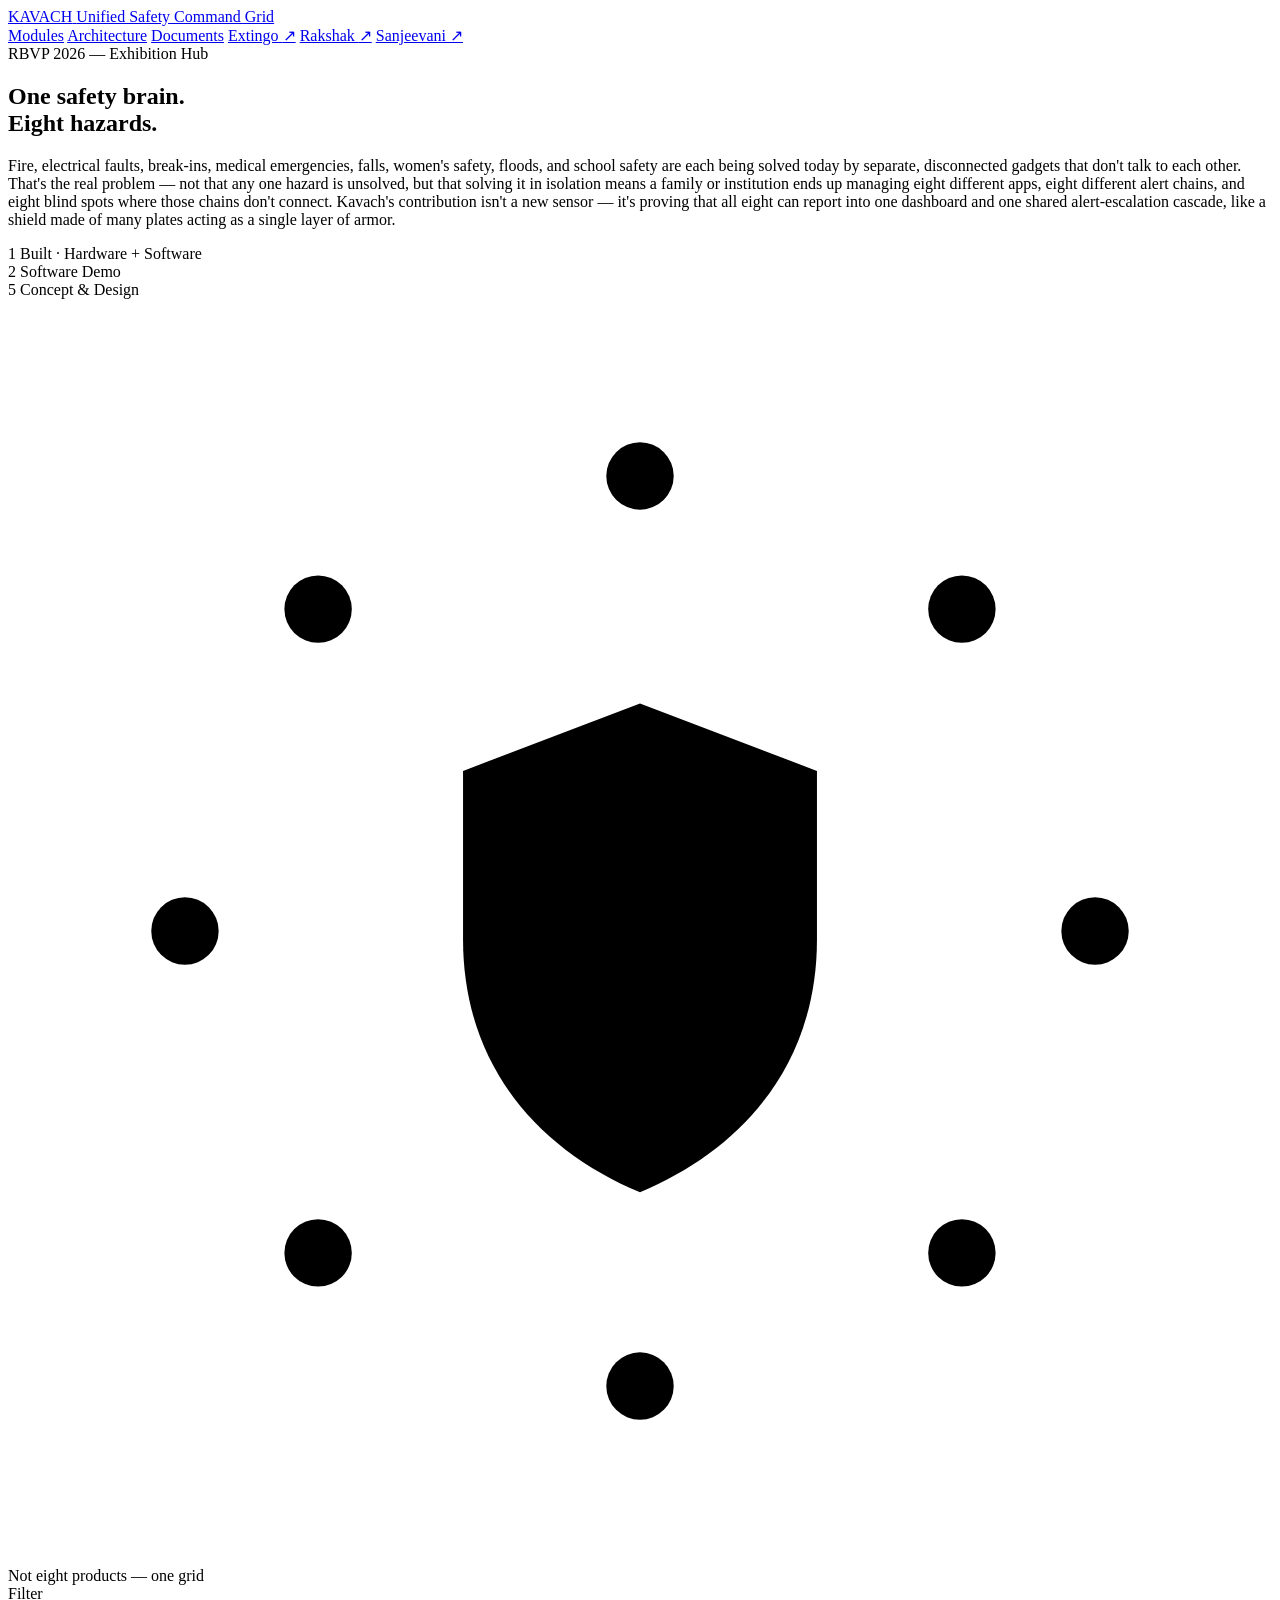
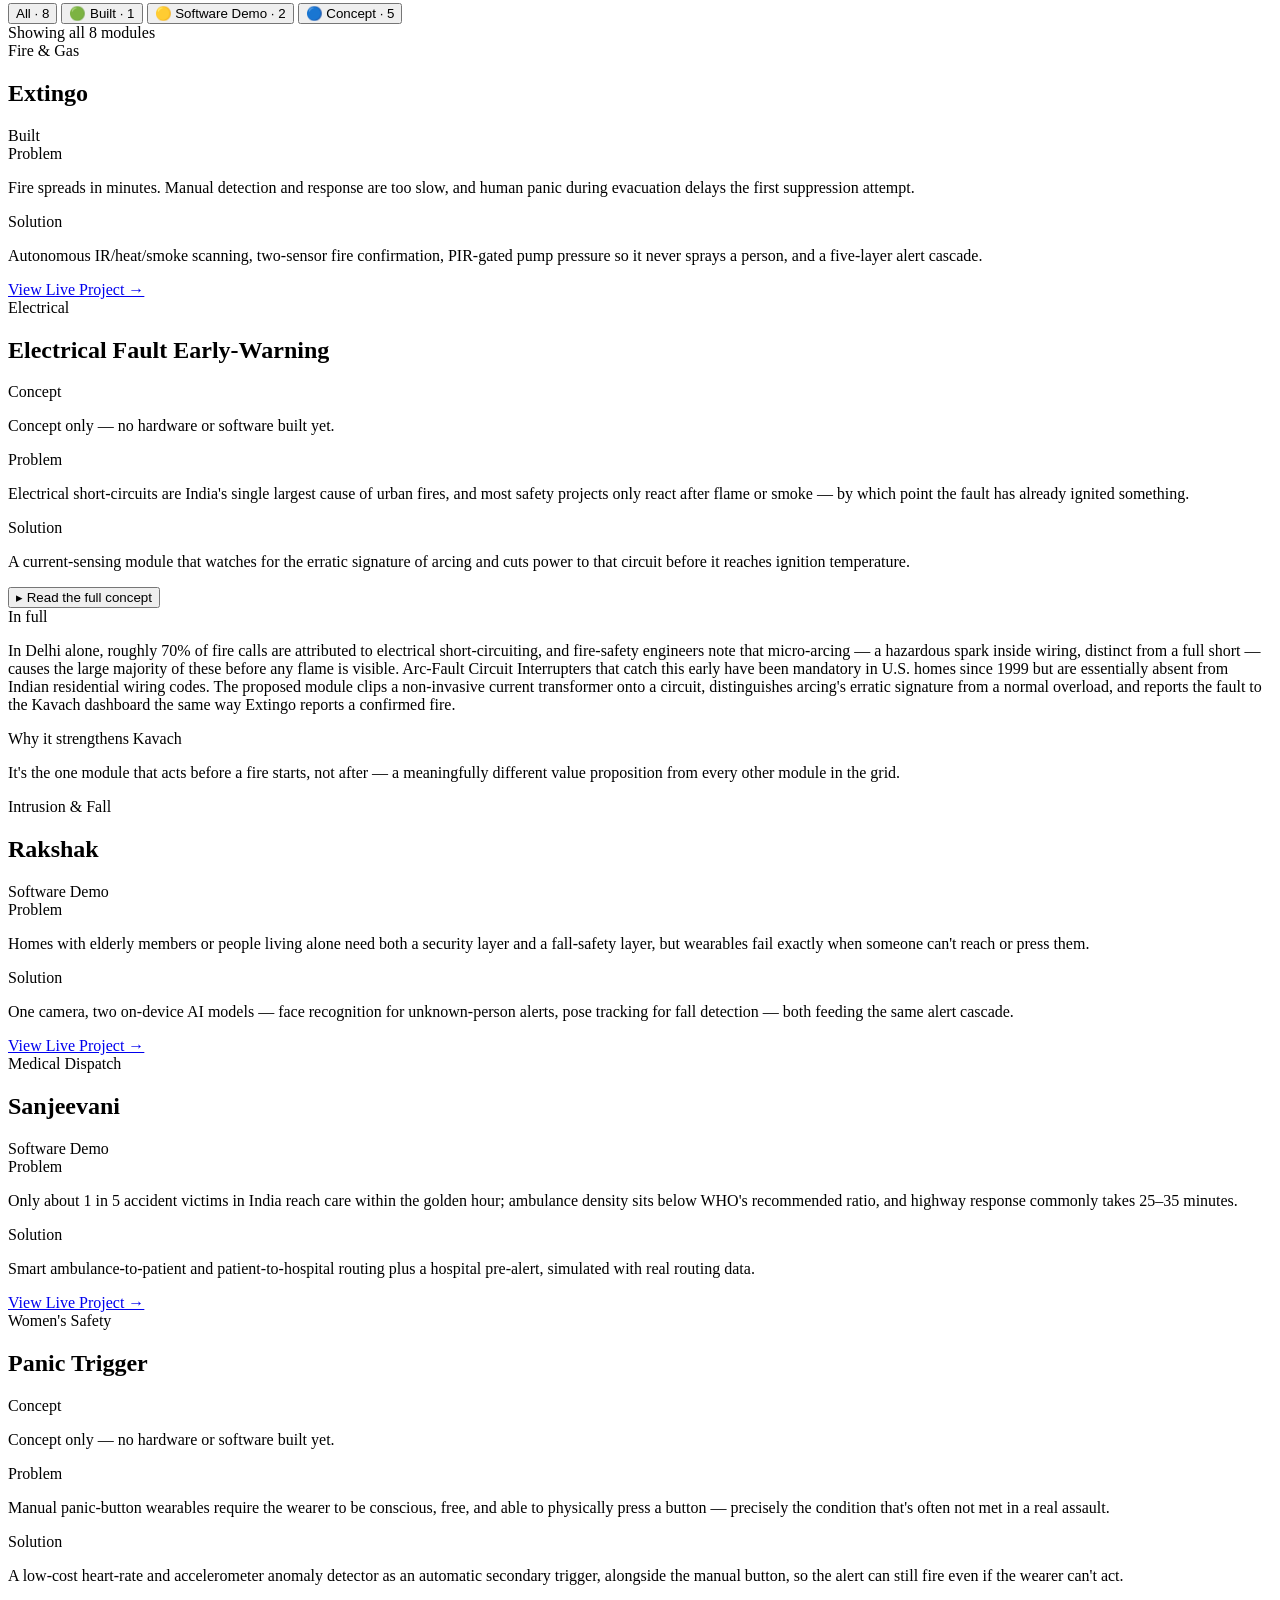
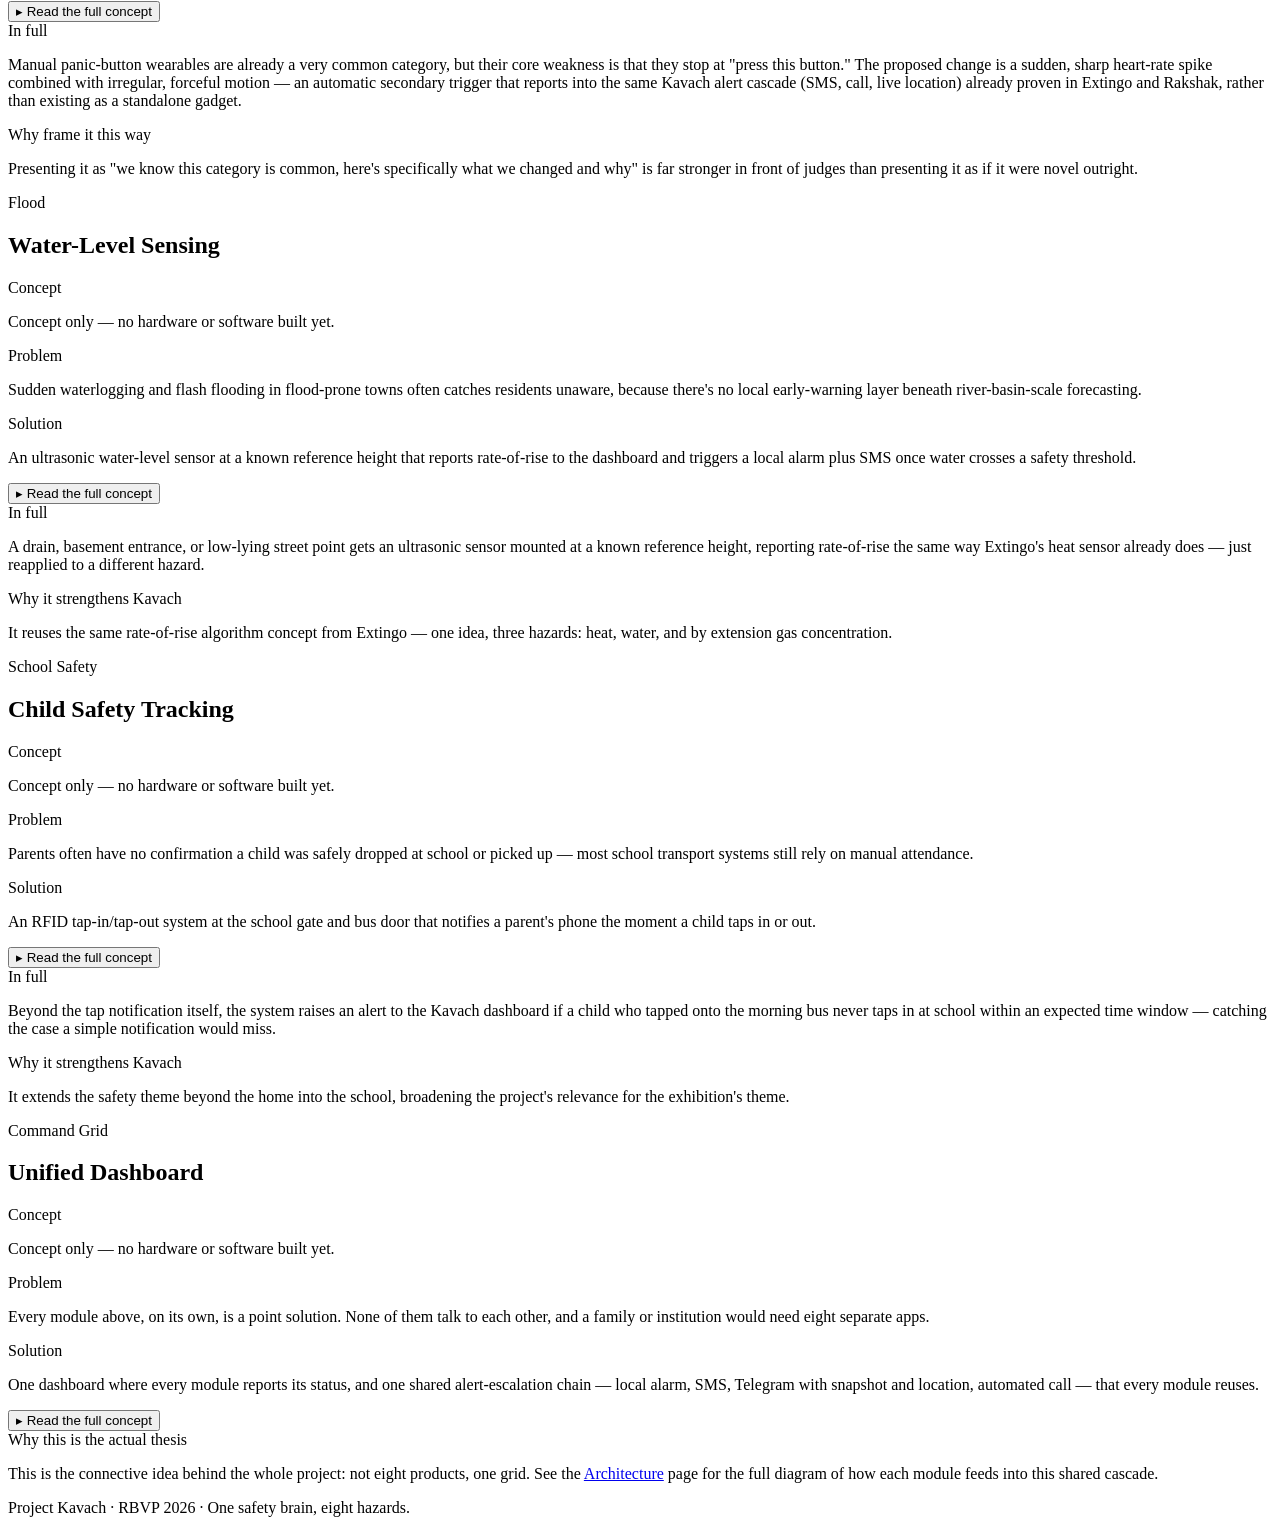
==== index.html @ 4f7805c4 "Add index.html for Kavach project structure This file contains the complete HTML structure for the K" ====
<!DOCTYPE html>
<html lang="en">
<head>
<meta charset="UTF-8">
<meta name="viewport" content="width=device-width, initial-scale=1.0">
<title>Kavach — Unified Safety Command Grid</title>
<meta name="description" content="One safety brain. Eight hazards. Kavach unifies fire, electrical, intrusion, medical, women's safety, flood, school, and dashboard modules into one alert-escalation grid.">
<link rel="stylesheet" href="css/style.css">
</head>
<body>

<header class="site-header">
  <a class="brand" href="index.html">
    <span class="brand-mark" aria-hidden="true"></span>
    <span class="brand-text">
      <span class="brand-name">KAVACH</span>
      <span class="brand-sub">Unified Safety Command Grid</span>
    </span>
  </a>
  <nav class="site-nav" aria-label="Primary">
    <a class="site-nav-link is-active" href="index.html">Modules</a>
    <a class="site-nav-link" href="architecture.html">Architecture</a>
    <a class="site-nav-link" href="documents.html">Documents</a>
    <span class="site-nav-divider" aria-hidden="true"></span>
    <a class="site-nav-link site-nav-link--external" href="#extingo" target="_blank" rel="noopener">Extingo <span class="ext-icon">↗</span></a>
    <a class="site-nav-link site-nav-link--external" href="#rakshak" target="_blank" rel="noopener">Rakshak <span class="ext-icon">↗</span></a>
    <a class="site-nav-link site-nav-link--external" href="#sanjeevani" target="_blank" rel="noopener">Sanjeevani <span class="ext-icon">↗</span></a>
  </nav>
</header>

<div class="hazard-rule" role="presentation"></div>

<main class="dashboard">

  <!-- ============================== HERO ============================== -->
  <section class="hero" aria-labelledby="hero-title">
    <div class="hero-copy">
      <span class="hero-eyebrow">RBVP 2026 — Exhibition Hub</span>
      <h1 class="hero-title" id="hero-title">One safety brain.<br><span class="accent">Eight hazards.</span></h1>
      <p class="hero-body">
        Fire, electrical faults, break-ins, medical emergencies, falls, women's safety, floods,
        and school safety are each being solved today by separate, disconnected gadgets that
        don't talk to each other. That's the real problem — not that any one hazard is
        unsolved, but that solving it in isolation means a family or institution ends up
        managing eight different apps, eight different alert chains, and eight blind spots
        where those chains don't connect. Kavach's contribution isn't a new sensor — it's
        proving that all eight can report into one dashboard and one shared
        alert-escalation cascade, like a shield made of many plates acting as a single layer
        of armor.
      </p>
      <div class="hero-stats">
        <div class="hero-stat">
          <span class="hero-stat-value stat-built">1</span>
          <span class="hero-stat-label">Built · Hardware + Software</span>
        </div>
        <div class="hero-stat">
          <span class="hero-stat-value stat-demo">2</span>
          <span class="hero-stat-label">Software Demo</span>
        </div>
        <div class="hero-stat">
          <span class="hero-stat-value stat-concept">5</span>
          <span class="hero-stat-label">Concept &amp; Design</span>
        </div>
      </div>
    </div>

    <div class="hero-shield-wrap" aria-hidden="true">
      <svg class="shield-svg" viewBox="0 0 300 300" xmlns="http://www.w3.org/2000/svg">
        <!-- spokes -->
        <g class="shield-spoke-group">
          <line class="shield-spoke" x1="150" y1="150" x2="150" y2="42"/>
          <line class="shield-spoke" x1="150" y1="150" x2="226.4" y2="73.6"/>
          <line class="shield-spoke" x1="150" y1="150" x2="258" y2="150"/>
          <line class="shield-spoke" x1="150" y1="150" x2="226.4" y2="226.4"/>
          <line class="shield-spoke" x1="150" y1="150" x2="150" y2="258"/>
          <line class="shield-spoke" x1="150" y1="150" x2="73.6" y2="226.4"/>
          <line class="shield-spoke" x1="150" y1="150" x2="42" y2="150"/>
          <line class="shield-spoke" x1="150" y1="150" x2="73.6" y2="73.6"/>
        </g>

        <!-- shield core -->
        <path class="shield-core-fill" d="M150 96 L192 112 V152 C192 182 174 202 150 212 C126 202 108 182 108 152 V112 Z"/>
        <path class="shield-core-glyph" d="M150 112 L178 123 V150 C178 172 165 187 150 194 C135 187 122 172 122 150 V123 Z"/>

        <!-- 8 hazard nodes, ordered to match the module grid below -->
        <circle class="shield-node status-built"   cx="150"   cy="42"    r="8"/>
        <circle class="shield-node status-concept" cx="226.4" cy="73.6"  r="8"/>
        <circle class="shield-node status-demo"    cx="258"   cy="150"   r="8"/>
        <circle class="shield-node status-demo"    cx="226.4" cy="226.4" r="8"/>
        <circle class="shield-node status-concept" cx="150"   cy="258"   r="8"/>
        <circle class="shield-node status-concept" cx="73.6"  cy="226.4" r="8"/>
        <circle class="shield-node status-concept" cx="42"    cy="150"   r="8"/>
        <circle class="shield-node status-concept" cx="73.6"  cy="73.6"  r="8"/>
      </svg>
    </div>
  </section>

  <div class="thesis-strip">
    <span class="thesis-strip-text">Not eight products — one grid</span>
    <span class="thesis-strip-rule"></span>
  </div>

  <!-- =========================== FILTER BAR ============================ -->
  <section class="filter-bar" aria-label="Filter modules by build status">
    <span class="filter-bar-label">Filter</span>
    <div class="filter-pills" role="group" aria-label="Module status filter">
      <button class="filter-pill" type="button" data-filter="all" aria-pressed="true">All · 8</button>
      <button class="filter-pill" type="button" data-filter="built" aria-pressed="false">🟢 Built · 1</button>
      <button class="filter-pill" type="button" data-filter="demo" aria-pressed="false">🟡 Software Demo · 2</button>
      <button class="filter-pill" type="button" data-filter="concept" aria-pressed="false">🔵 Concept · 5</button>
    </div>
    <span class="filter-count" id="filter-count" aria-live="polite">Showing all 8 modules</span>
  </section>

  <!-- ============================ MODULE GRID ========================== -->
  <section aria-label="Kavach modules">
    <div class="module-grid" id="module-grid">

      <!-- 1. Extingo — Built -->
      <article class="module-card module-card--built" data-status="built">
        <div class="module-card-head">
          <div class="module-card-heading">
            <span class="module-tag">Fire &amp; Gas</span>
            <h2 class="module-title">Extingo</h2>
          </div>
          <span class="demo-mode-badge demo-mode-badge--built"><span class="demo-mode-dot"></span>Built</span>
        </div>
        <div class="module-copy">
          <div class="module-line">
            <span class="module-line-label">Problem</span>
            <p class="module-line-text">Fire spreads in minutes. Manual detection and response are too slow, and human panic during evacuation delays the first suppression attempt.</p>
          </div>
          <div class="module-line">
            <span class="module-line-label">Solution</span>
            <p class="module-line-text">Autonomous IR/heat/smoke scanning, two-sensor fire confirmation, PIR-gated pump pressure so it never sprays a person, and a five-layer alert cascade.</p>
          </div>
        </div>
        <div class="module-card-foot">
          <a class="btn-primary" href="#extingo">View Live Project →</a>
        </div>
      </article>

      <!-- 2. Electrical Fault Early-Warning — Concept -->
      <article class="module-card module-card--concept" data-status="concept">
        <div class="module-card-head">
          <div class="module-card-heading">
            <span class="module-tag">Electrical</span>
            <h2 class="module-title">Electrical Fault Early-Warning</h2>
          </div>
          <span class="demo-mode-badge demo-mode-badge--concept"><span class="demo-mode-dot"></span>Concept</span>
        </div>
        <p class="module-status-note">Concept only — no hardware or software built yet.</p>
        <div class="module-copy">
          <div class="module-line">
            <span class="module-line-label">Problem</span>
            <p class="module-line-text">Electrical short-circuits are India's single largest cause of urban fires, and most safety projects only react after flame or smoke — by which point the fault has already ignited something.</p>
          </div>
          <div class="module-line">
            <span class="module-line-label">Solution</span>
            <p class="module-line-text">A current-sensing module that watches for the erratic signature of arcing and cuts power to that circuit before it reaches ignition temperature.</p>
          </div>
        </div>
        <div class="module-card-foot">
          <button class="accordion-toggle" type="button" aria-expanded="false" aria-controls="panel-electrical">
            <span class="accordion-toggle-icon">▸</span> Read the full concept
          </button>
          <div class="accordion-panel" id="panel-electrical">
            <div class="accordion-panel-inner">
              <div class="module-line">
                <span class="module-line-label">In full</span>
                <p class="module-line-text">In Delhi alone, roughly 70% of fire calls are attributed to electrical short-circuiting, and fire-safety engineers note that micro-arcing — a hazardous spark inside wiring, distinct from a full short — causes the large majority of these before any flame is visible. Arc-Fault Circuit Interrupters that catch this early have been mandatory in U.S. homes since 1999 but are essentially absent from Indian residential wiring codes. The proposed module clips a non-invasive current transformer onto a circuit, distinguishes arcing's erratic signature from a normal overload, and reports the fault to the Kavach dashboard the same way Extingo reports a confirmed fire.</p>
              </div>
              <div class="module-line">
                <span class="module-line-label">Why it strengthens Kavach</span>
                <p class="module-line-text">It's the one module that acts before a fire starts, not after — a meaningfully different value proposition from every other module in the grid.</p>
              </div>
            </div>
          </div>
        </div>
      </article>

      <!-- 3. Rakshak — Software Demo -->
      <article class="module-card module-card--demo" data-status="demo">
        <div class="module-card-head">
          <div class="module-card-heading">
            <span class="module-tag">Intrusion &amp; Fall</span>
            <h2 class="module-title">Rakshak</h2>
          </div>
          <span class="demo-mode-badge demo-mode-badge--demo"><span class="demo-mode-dot"></span>Software Demo</span>
        </div>
        <div class="module-copy">
          <div class="module-line">
            <span class="module-line-label">Problem</span>
            <p class="module-line-text">Homes with elderly members or people living alone need both a security layer and a fall-safety layer, but wearables fail exactly when someone can't reach or press them.</p>
          </div>
          <div class="module-line">
            <span class="module-line-label">Solution</span>
            <p class="module-line-text">One camera, two on-device AI models — face recognition for unknown-person alerts, pose tracking for fall detection — both feeding the same alert cascade.</p>
          </div>
        </div>
        <div class="module-card-foot">
          <a class="btn-primary" href="#rakshak">View Live Project →</a>
        </div>
      </article>

      <!-- 4. Sanjeevani — Software Demo -->
      <article class="module-card module-card--demo" data-status="demo">
        <div class="module-card-head">
          <div class="module-card-heading">
            <span class="module-tag">Medical Dispatch</span>
            <h2 class="module-title">Sanjeevani</h2>
          </div>
          <span class="demo-mode-badge demo-mode-badge--demo"><span class="demo-mode-dot"></span>Software Demo</span>
        </div>
        <div class="module-copy">
          <div class="module-line">
            <span class="module-line-label">Problem</span>
            <p class="module-line-text">Only about 1 in 5 accident victims in India reach care within the golden hour; ambulance density sits below WHO's recommended ratio, and highway response commonly takes 25–35 minutes.</p>
          </div>
          <div class="module-line">
            <span class="module-line-label">Solution</span>
            <p class="module-line-text">Smart ambulance-to-patient and patient-to-hospital routing plus a hospital pre-alert, simulated with real routing data.</p>
          </div>
        </div>
        <div class="module-card-foot">
          <a class="btn-primary" href="#sanjeevani">View Live Project →</a>
        </div>
      </article>

      <!-- 5. Women's Safety Panic Trigger — Concept -->
      <article class="module-card module-card--concept" data-status="concept">
        <div class="module-card-head">
          <div class="module-card-heading">
            <span class="module-tag">Women's Safety</span>
            <h2 class="module-title">Panic Trigger</h2>
          </div>
          <span class="demo-mode-badge demo-mode-badge--concept"><span class="demo-mode-dot"></span>Concept</span>
        </div>
        <p class="module-status-note">Concept only — no hardware or software built yet.</p>
        <div class="module-copy">
          <div class="module-line">
            <span class="module-line-label">Problem</span>
            <p class="module-line-text">Manual panic-button wearables require the wearer to be conscious, free, and able to physically press a button — precisely the condition that's often not met in a real assault.</p>
          </div>
          <div class="module-line">
            <span class="module-line-label">Solution</span>
            <p class="module-line-text">A low-cost heart-rate and accelerometer anomaly detector as an automatic secondary trigger, alongside the manual button, so the alert can still fire even if the wearer can't act.</p>
          </div>
        </div>
        <div class="module-card-foot">
          <button class="accordion-toggle" type="button" aria-expanded="false" aria-controls="panel-women">
            <span class="accordion-toggle-icon">▸</span> Read the full concept
          </button>
          <div class="accordion-panel" id="panel-women">
            <div class="accordion-panel-inner">
              <div class="module-line">
                <span class="module-line-label">In full</span>
                <p class="module-line-text">Manual panic-button wearables are already a very common category, but their core weakness is that they stop at "press this button." The proposed change is a sudden, sharp heart-rate spike combined with irregular, forceful motion — an automatic secondary trigger that reports into the same Kavach alert cascade (SMS, call, live location) already proven in Extingo and Rakshak, rather than existing as a standalone gadget.</p>
              </div>
              <div class="module-line">
                <span class="module-line-label">Why frame it this way</span>
                <p class="module-line-text">Presenting it as "we know this category is common, here's specifically what we changed and why" is far stronger in front of judges than presenting it as if it were novel outright.</p>
              </div>
            </div>
          </div>
        </div>
      </article>

      <!-- 6. Flood / Water-Level Sensing — Concept -->
      <article class="module-card module-card--concept" data-status="concept">
        <div class="module-card-head">
          <div class="module-card-heading">
            <span class="module-tag">Flood</span>
            <h2 class="module-title">Water-Level Sensing</h2>
          </div>
          <span class="demo-mode-badge demo-mode-badge--concept"><span class="demo-mode-dot"></span>Concept</span>
        </div>
        <p class="module-status-note">Concept only — no hardware or software built yet.</p>
        <div class="module-copy">
          <div class="module-line">
            <span class="module-line-label">Problem</span>
            <p class="module-line-text">Sudden waterlogging and flash flooding in flood-prone towns often catches residents unaware, because there's no local early-warning layer beneath river-basin-scale forecasting.</p>
          </div>
          <div class="module-line">
            <span class="module-line-label">Solution</span>
            <p class="module-line-text">An ultrasonic water-level sensor at a known reference height that reports rate-of-rise to the dashboard and triggers a local alarm plus SMS once water crosses a safety threshold.</p>
          </div>
        </div>
        <div class="module-card-foot">
          <button class="accordion-toggle" type="button" aria-expanded="false" aria-controls="panel-flood">
            <span class="accordion-toggle-icon">▸</span> Read the full concept
          </button>
          <div class="accordion-panel" id="panel-flood">
            <div class="accordion-panel-inner">
              <div class="module-line">
                <span class="module-line-label">In full</span>
                <p class="module-line-text">A drain, basement entrance, or low-lying street point gets an ultrasonic sensor mounted at a known reference height, reporting rate-of-rise the same way Extingo's heat sensor already does — just reapplied to a different hazard.</p>
              </div>
              <div class="module-line">
                <span class="module-line-label">Why it strengthens Kavach</span>
                <p class="module-line-text">It reuses the same rate-of-rise algorithm concept from Extingo — one idea, three hazards: heat, water, and by extension gas concentration.</p>
              </div>
            </div>
          </div>
        </div>
      </article>

      <!-- 7. School/Child Safety Tracking — Concept -->
      <article class="module-card module-card--concept" data-status="concept">
        <div class="module-card-head">
          <div class="module-card-heading">
            <span class="module-tag">School Safety</span>
            <h2 class="module-title">Child Safety Tracking</h2>
          </div>
          <span class="demo-mode-badge demo-mode-badge--concept"><span class="demo-mode-dot"></span>Concept</span>
        </div>
        <p class="module-status-note">Concept only — no hardware or software built yet.</p>
        <div class="module-copy">
          <div class="module-line">
            <span class="module-line-label">Problem</span>
            <p class="module-line-text">Parents often have no confirmation a child was safely dropped at school or picked up — most school transport systems still rely on manual attendance.</p>
          </div>
          <div class="module-line">
            <span class="module-line-label">Solution</span>
            <p class="module-line-text">An RFID tap-in/tap-out system at the school gate and bus door that notifies a parent's phone the moment a child taps in or out.</p>
          </div>
        </div>
        <div class="module-card-foot">
          <button class="accordion-toggle" type="button" aria-expanded="false" aria-controls="panel-school">
            <span class="accordion-toggle-icon">▸</span> Read the full concept
          </button>
          <div class="accordion-panel" id="panel-school">
            <div class="accordion-panel-inner">
              <div class="module-line">
                <span class="module-line-label">In full</span>
                <p class="module-line-text">Beyond the tap notification itself, the system raises an alert to the Kavach dashboard if a child who tapped onto the morning bus never taps in at school within an expected time window — catching the case a simple notification would miss.</p>
              </div>
              <div class="module-line">
                <span class="module-line-label">Why it strengthens Kavach</span>
                <p class="module-line-text">It extends the safety theme beyond the home into the school, broadening the project's relevance for the exhibition's theme.</p>
              </div>
            </div>
          </div>
        </div>
      </article>

      <!-- 8. Unified Dashboard / Command Grid — Concept -->
      <article class="module-card module-card--concept" data-status="concept">
        <div class="module-card-head">
          <div class="module-card-heading">
            <span class="module-tag">Command Grid</span>
            <h2 class="module-title">Unified Dashboard</h2>
          </div>
          <span class="demo-mode-badge demo-mode-badge--concept"><span class="demo-mode-dot"></span>Concept</span>
        </div>
        <p class="module-status-note">Concept only — no hardware or software built yet.</p>
        <div class="module-copy">
          <div class="module-line">
            <span class="module-line-label">Problem</span>
            <p class="module-line-text">Every module above, on its own, is a point solution. None of them talk to each other, and a family or institution would need eight separate apps.</p>
          </div>
          <div class="module-line">
            <span class="module-line-label">Solution</span>
            <p class="module-line-text">One dashboard where every module reports its status, and one shared alert-escalation chain — local alarm, SMS, Telegram with snapshot and location, automated call — that every module reuses.</p>
          </div>
        </div>
        <div class="module-card-foot">
          <button class="accordion-toggle" type="button" aria-expanded="false" aria-controls="panel-grid">
            <span class="accordion-toggle-icon">▸</span> Read the full concept
          </button>
          <div class="accordion-panel" id="panel-grid">
            <div class="accordion-panel-inner">
              <div class="module-line">
                <span class="module-line-label">Why this is the actual thesis</span>
                <p class="module-line-text">This is the connective idea behind the whole project: not eight products, one grid. See the <a href="architecture.html">Architecture</a> page for the full diagram of how each module feeds into this shared cascade.</p>
              </div>
            </div>
          </div>
        </div>
      </article>

    </div>
  </section>

</main>

<footer class="site-footer">
  Project Kavach · RBVP 2026 · One safety brain, eight hazards.
</footer>

<script src="js/module-grid.js"></script>

</body>
</html>
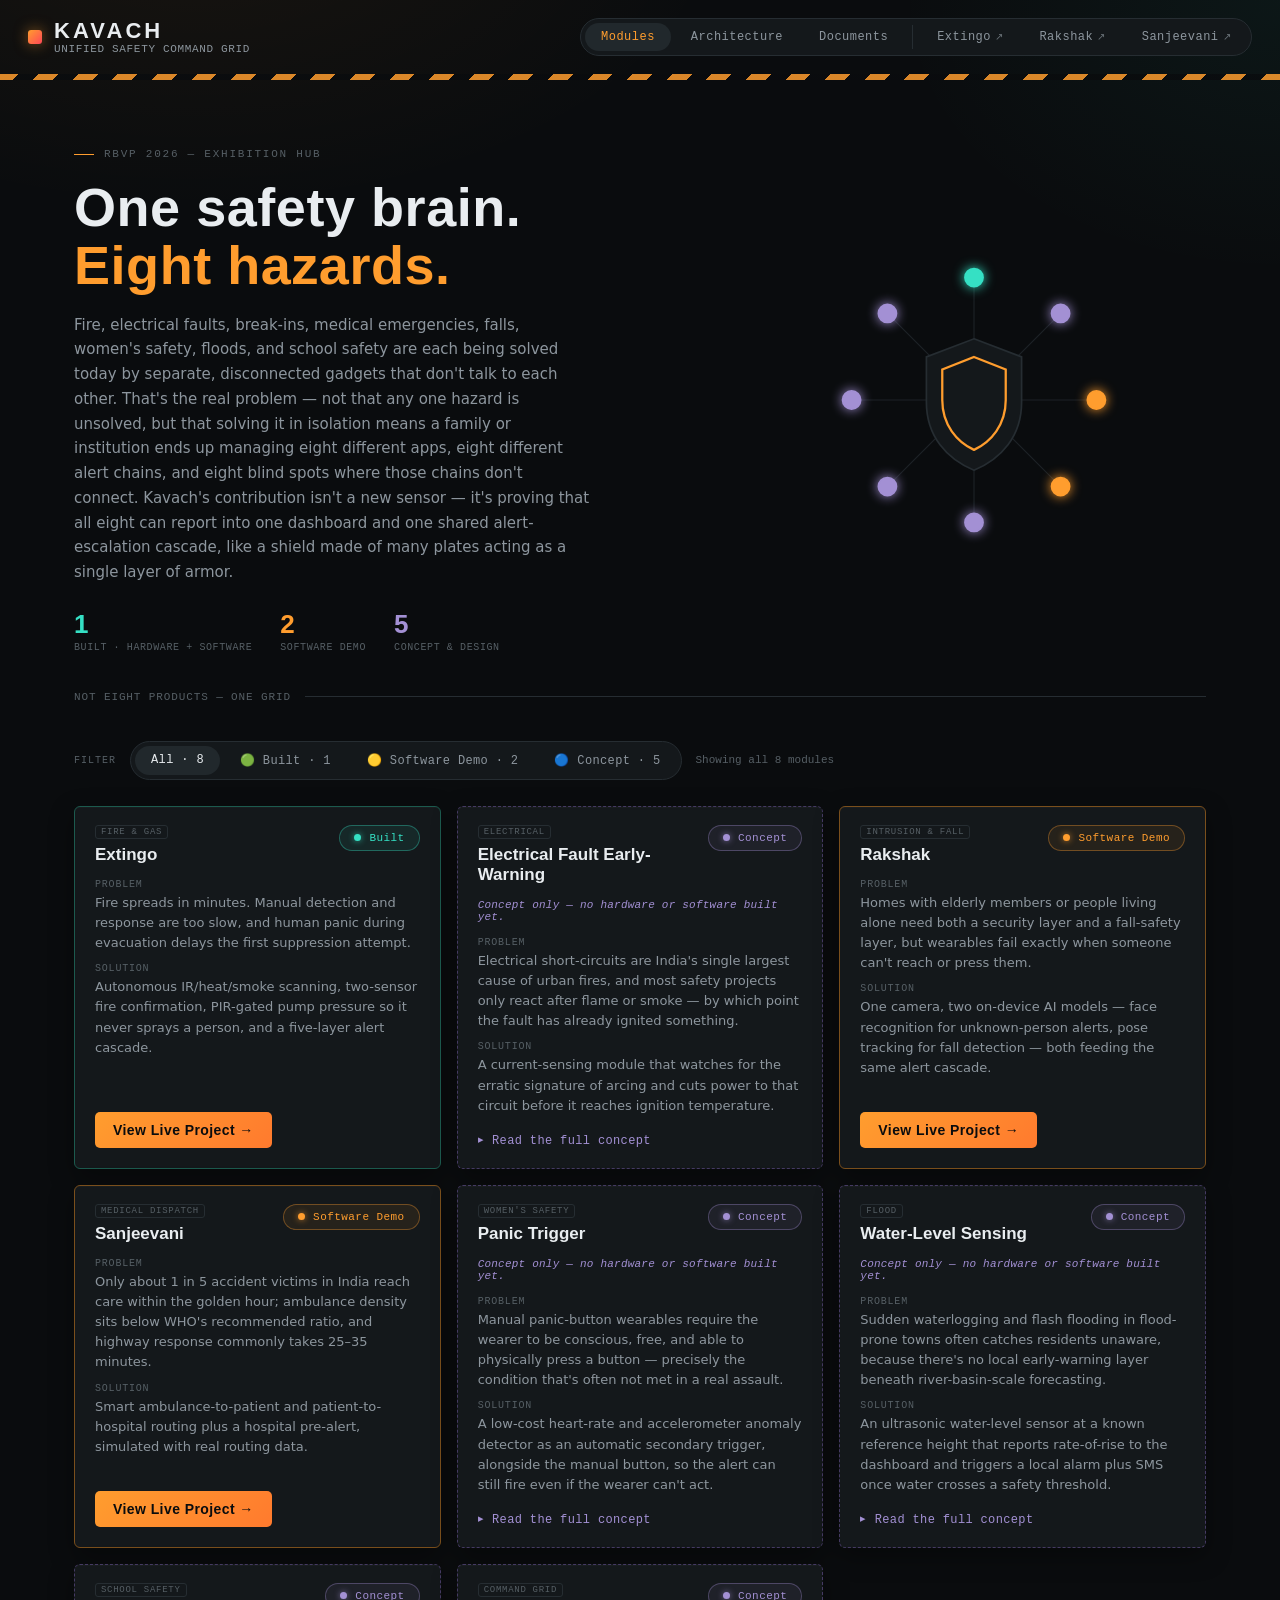
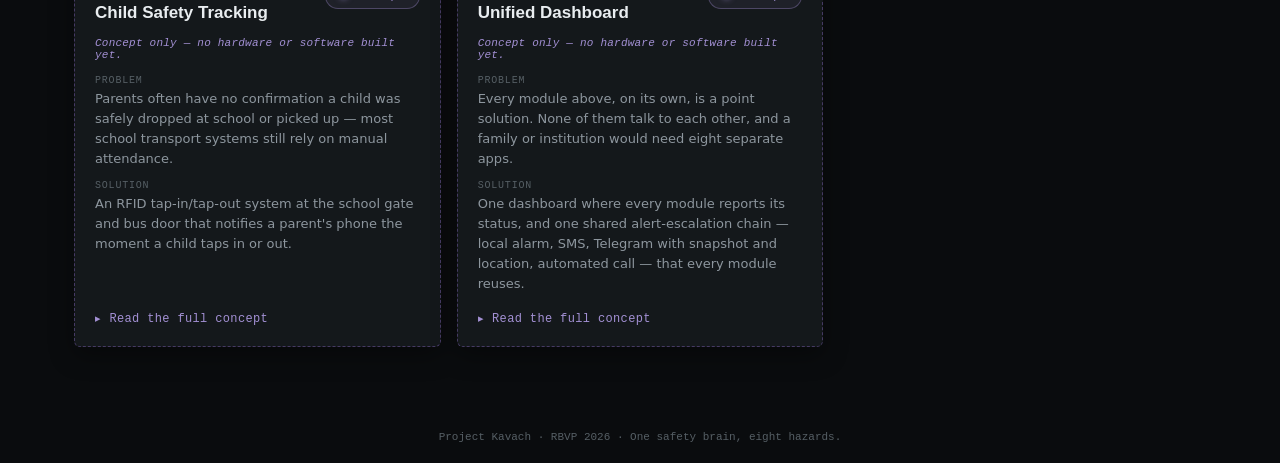
==== commit faf40a61: "Update external links in index.html Updated external links for Extingo, Rakshak, and Sanjeevani to p" ====
--- a/index.html
+++ b/index.html
@@ -22,9 +22,9 @@
     <a class="site-nav-link" href="architecture.html">Architecture</a>
     <a class="site-nav-link" href="documents.html">Documents</a>
     <span class="site-nav-divider" aria-hidden="true"></span>
-    <a class="site-nav-link site-nav-link--external" href="#extingo" target="_blank" rel="noopener">Extingo <span class="ext-icon">↗</span></a>
-    <a class="site-nav-link site-nav-link--external" href="#rakshak" target="_blank" rel="noopener">Rakshak <span class="ext-icon">↗</span></a>
-    <a class="site-nav-link site-nav-link--external" href="#sanjeevani" target="_blank" rel="noopener">Sanjeevani <span class="ext-icon">↗</span></a>
+    <a class="site-nav-link site-nav-link--external" href="https://extingoexhibition.netlify.app/" target="_blank" rel="noopener">Extingo <span class="ext-icon">↗</span></a>
+    <a class="site-nav-link site-nav-link--external" href="https://rakshak-exhibition.netlify.app/" target="_blank" rel="noopener">Rakshak <span class="ext-icon">↗</span></a>
+    <a class="site-nav-link site-nav-link--external" href="https://sanjeevani-exhibition.netlify.app/" target="_blank" rel="noopener">Sanjeevani <span class="ext-icon">↗</span></a>
   </nav>
 </header>
 
--- a/css/style.css
+++ b/css/style.css
@@ -0,0 +1,1016 @@
+/* ==========================================================================
+   Kavach — Unified Safety Command Grid
+   Tokens
+   (Identical to the canonical Kavach Design System / Extingo tokens.
+   --violet / --violet-dim are additive: a new, muted accent reserved
+   exclusively for the Concept-status badge, never reused elsewhere.)
+   ========================================================================== */
+:root {
+  --bg: #0a0c0e;
+  --surface: #14181b;
+  --surface-2: #1b2124;
+  --surface-3: #21282c;
+  --border: #262d32;
+  --border-soft: #1c2226;
+
+  --text: #e9edf0;
+  --text-dim: #8d969e;
+  --text-faint: #565f65;
+
+  --amber: #ff9d2e;
+  --amber-dim: #7a4f1c;
+  --red: #ff4757;
+  --red-dim: #6e232b;
+  --teal: #35e0c4;
+  --teal-dim: #1c5a4e;
+  --yellow: #ffcc4d;
+
+  --violet: #a390d4;
+  --violet-dim: #453a63;
+
+  --font-display: 'Rajdhani', 'Oswald', 'Arial Narrow', sans-serif;
+  --font-body: 'IBM Plex Sans', 'Segoe UI', system-ui, -apple-system, sans-serif;
+  --font-mono: 'IBM Plex Mono', 'SFMono-Regular', Consolas, 'Liberation Mono', monospace;
+
+  --radius: 6px;
+  --shadow-panel: 0 1px 0 rgba(255,255,255,0.02) inset, 0 8px 24px rgba(0,0,0,0.35);
+}
+
+/* ==========================================================================
+   Self-hosted fonts — no CDN dependency
+   Drop the matching .woff2 files into /fonts (see README) and these
+   resolve locally. Missing files fail silently to the system-font
+   fallbacks above; the page never reaches out to a network font host.
+   ========================================================================== */
+@font-face {
+  font-family: 'Rajdhani';
+  src: url('../fonts/Rajdhani-Medium.woff2') format('woff2');
+  font-weight: 500;
+  font-style: normal;
+  font-display: swap;
+}
+@font-face {
+  font-family: 'Rajdhani';
+  src: url('../fonts/Rajdhani-SemiBold.woff2') format('woff2');
+  font-weight: 600;
+  font-style: normal;
+  font-display: swap;
+}
+@font-face {
+  font-family: 'Rajdhani';
+  src: url('../fonts/Rajdhani-Bold.woff2') format('woff2');
+  font-weight: 700;
+  font-style: normal;
+  font-display: swap;
+}
+@font-face {
+  font-family: 'IBM Plex Sans';
+  src: url('../fonts/IBMPlexSans-Regular.woff2') format('woff2');
+  font-weight: 400;
+  font-style: normal;
+  font-display: swap;
+}
+@font-face {
+  font-family: 'IBM Plex Sans';
+  src: url('../fonts/IBMPlexSans-Medium.woff2') format('woff2');
+  font-weight: 500;
+  font-style: normal;
+  font-display: swap;
+}
+@font-face {
+  font-family: 'IBM Plex Sans';
+  src: url('../fonts/IBMPlexSans-SemiBold.woff2') format('woff2');
+  font-weight: 600;
+  font-style: normal;
+  font-display: swap;
+}
+@font-face {
+  font-family: 'IBM Plex Mono';
+  src: url('../fonts/IBMPlexMono-Regular.woff2') format('woff2');
+  font-weight: 400;
+  font-style: normal;
+  font-display: swap;
+}
+@font-face {
+  font-family: 'IBM Plex Mono';
+  src: url('../fonts/IBMPlexMono-Medium.woff2') format('woff2');
+  font-weight: 500;
+  font-style: normal;
+  font-display: swap;
+}
+
+* { box-sizing: border-box; }
+
+html, body {
+  margin: 0;
+  padding: 0;
+  background: var(--bg);
+  color: var(--text);
+  font-family: var(--font-body);
+  -webkit-font-smoothing: antialiased;
+}
+
+body {
+  background-image:
+    radial-gradient(ellipse 900px 500px at 15% -10%, rgba(255,157,46,0.06), transparent 60%),
+    radial-gradient(ellipse 700px 500px at 100% 0%, rgba(53,224,196,0.05), transparent 55%);
+  background-attachment: fixed;
+}
+
+h1, h2, h3 { margin: 0; font-family: var(--font-display); }
+p { margin: 0; }
+
+a { color: inherit; }
+
+/* ==========================================================================
+   Header (identical structure to Extingo)
+   ========================================================================== */
+.site-header {
+  display: flex;
+  align-items: center;
+  justify-content: space-between;
+  gap: 24px;
+  padding: 18px 28px;
+  flex-wrap: wrap;
+}
+
+.brand { display: flex; align-items: center; gap: 12px; text-decoration: none; }
+
+.brand-mark {
+  width: 14px;
+  height: 14px;
+  border-radius: 3px;
+  background: linear-gradient(135deg, var(--amber), var(--red));
+  box-shadow: 0 0 14px rgba(255,157,46,0.5);
+  flex-shrink: 0;
+}
+
+.brand-text { display: flex; flex-direction: column; line-height: 1.1; }
+
+.brand-name {
+  font-family: var(--font-display);
+  font-weight: 700;
+  font-size: 22px;
+  letter-spacing: 0.14em;
+  color: var(--text);
+}
+
+.brand-sub {
+  font-family: var(--font-mono);
+  font-size: 11px;
+  color: var(--text-dim);
+  letter-spacing: 0.06em;
+  text-transform: uppercase;
+}
+
+.site-nav {
+  display: flex;
+  align-items: stretch;
+  gap: 4px;
+  background: var(--surface);
+  border: 1px solid var(--border);
+  border-radius: 20px;
+  padding: 4px;
+  flex-wrap: wrap;
+}
+
+.site-nav-link {
+  display: inline-flex;
+  align-items: center;
+  gap: 4px;
+  font-family: var(--font-mono);
+  font-size: 12px;
+  letter-spacing: 0.04em;
+  text-decoration: none;
+  color: var(--text-dim);
+  padding: 7px 16px;
+  border-radius: 16px;
+  transition: color 0.2s ease, background 0.2s ease;
+}
+.site-nav-link:hover { color: var(--text); }
+.site-nav-link.is-active {
+  background: var(--surface-3);
+  color: var(--amber);
+}
+
+.site-nav-divider {
+  width: 1px;
+  align-self: stretch;
+  margin: 2px 4px;
+  background: var(--border);
+  flex-shrink: 0;
+}
+
+.site-nav-link--external:hover { color: var(--teal); }
+.site-nav-link--external .ext-icon {
+  font-size: 10px;
+  opacity: 0.7;
+}
+
+/* ==========================================================================
+   Hazard rule — signature divider element (exact Extingo pattern)
+   ========================================================================== */
+.hazard-rule {
+  height: 6px;
+  width: 100%;
+  background: repeating-linear-gradient(
+    -45deg,
+    var(--amber) 0px,
+    var(--amber) 14px,
+    #0a0c0e 14px,
+    #0a0c0e 28px
+  );
+  opacity: 0.85;
+}
+
+/* ==========================================================================
+   Page layout
+   ========================================================================== */
+.dashboard {
+  max-width: 1180px;
+  margin: 0 auto;
+  padding: 28px 24px 64px;
+  display: flex;
+  flex-direction: column;
+  gap: 22px;
+}
+
+.panel-eyebrow {
+  font-family: var(--font-mono);
+  font-size: 10px;
+  letter-spacing: 0.12em;
+  color: var(--text-faint);
+  text-transform: uppercase;
+}
+
+.panel-title {
+  font-size: 19px;
+  font-weight: 600;
+  letter-spacing: 0.02em;
+}
+
+.panel-head {
+  display: flex;
+  align-items: baseline;
+  gap: 10px;
+  margin-bottom: 14px;
+  flex-wrap: wrap;
+}
+.panel-head .panel-title { margin-right: auto; }
+
+/* ==========================================================================
+   Hero
+   ========================================================================== */
+.hero {
+  display: grid;
+  grid-template-columns: 1.15fr 0.85fr;
+  gap: 40px;
+  align-items: center;
+  padding: 40px 0 12px;
+}
+
+.hero-copy { display: flex; flex-direction: column; gap: 18px; }
+
+.hero-eyebrow {
+  font-family: var(--font-mono);
+  font-size: 11px;
+  letter-spacing: 0.16em;
+  text-transform: uppercase;
+  color: var(--text-faint);
+  display: flex;
+  align-items: center;
+  gap: 10px;
+}
+.hero-eyebrow::before {
+  content: "";
+  width: 20px;
+  height: 1px;
+  background: var(--amber);
+  display: inline-block;
+}
+
+.hero-title {
+  font-size: clamp(34px, 4.4vw, 54px);
+  line-height: 1.08;
+  font-weight: 700;
+  letter-spacing: 0.01em;
+  color: var(--text);
+}
+.hero-title .accent { color: var(--amber); }
+
+.hero-body {
+  font-size: 15px;
+  line-height: 1.65;
+  color: var(--text-dim);
+  max-width: 54ch;
+}
+
+.hero-stats {
+  display: flex;
+  gap: 28px;
+  margin-top: 6px;
+  flex-wrap: wrap;
+}
+
+.hero-stat { display: flex; flex-direction: column; gap: 2px; }
+
+.hero-stat-value {
+  font-family: var(--font-display);
+  font-weight: 700;
+  font-size: 26px;
+}
+.hero-stat-value.stat-built { color: var(--teal); }
+.hero-stat-value.stat-demo { color: var(--amber); }
+.hero-stat-value.stat-concept { color: var(--violet); }
+
+.hero-stat-label {
+  font-family: var(--font-mono);
+  font-size: 10px;
+  letter-spacing: 0.06em;
+  text-transform: uppercase;
+  color: var(--text-faint);
+}
+
+/* ---- Shield glyph: 8 hazard nodes ringed around a shield core ---- */
+.hero-shield-wrap {
+  display: flex;
+  align-items: center;
+  justify-content: center;
+}
+
+.shield-svg { width: 100%; max-width: 340px; height: auto; }
+
+.shield-core-fill { fill: var(--surface); stroke: var(--border); stroke-width: 1.5; }
+.shield-core-glyph { stroke: var(--amber); stroke-width: 2; fill: none; }
+
+.shield-node {
+  stroke-width: 1.5;
+  filter: drop-shadow(0 0 5px currentColor);
+}
+.shield-node.status-built { fill: var(--teal); stroke: var(--teal); color: var(--teal); }
+.shield-node.status-demo { fill: var(--amber); stroke: var(--amber); color: var(--amber); }
+.shield-node.status-concept { fill: var(--violet); stroke: var(--violet); color: var(--violet); }
+
+.shield-spoke { stroke: var(--border); stroke-width: 1; opacity: 0.7; }
+
+@keyframes shield-node-pulse {
+  0%, 100% { opacity: 1; }
+  50% { opacity: 0.55; }
+}
+.shield-node { animation: shield-node-pulse 3.4s ease-in-out infinite; }
+.shield-node:nth-child(odd) { animation-delay: 0.6s; }
+
+/* ==========================================================================
+   Demo mode badge (shared component — base structure from Extingo,
+   with status-specific colour modifiers added for Kavach)
+   ========================================================================== */
+.demo-mode-badge {
+  align-self: flex-start;
+  display: inline-flex;
+  align-items: center;
+  gap: 8px;
+  font-family: var(--font-mono);
+  font-size: 11px;
+  letter-spacing: 0.04em;
+  color: var(--yellow);
+  background: rgba(255, 204, 77, 0.08);
+  border: 1px solid rgba(255, 204, 77, 0.35);
+  border-radius: 20px;
+  padding: 6px 14px;
+  white-space: nowrap;
+}
+
+.demo-mode-dot {
+  width: 7px;
+  height: 7px;
+  border-radius: 50%;
+  background: var(--yellow);
+  box-shadow: 0 0 6px rgba(255, 204, 77, 0.7);
+  flex-shrink: 0;
+}
+
+.demo-mode-badge--built {
+  color: var(--teal);
+  background: rgba(53, 224, 196, 0.08);
+  border-color: rgba(53, 224, 196, 0.35);
+}
+.demo-mode-badge--built .demo-mode-dot {
+  background: var(--teal);
+  box-shadow: 0 0 6px rgba(53, 224, 196, 0.7);
+}
+
+.demo-mode-badge--demo {
+  color: var(--amber);
+  background: rgba(255, 157, 46, 0.08);
+  border-color: rgba(255, 157, 46, 0.35);
+}
+.demo-mode-badge--demo .demo-mode-dot {
+  background: var(--amber);
+  box-shadow: 0 0 6px rgba(255, 157, 46, 0.7);
+}
+
+.demo-mode-badge--concept {
+  color: var(--violet);
+  background: rgba(163, 144, 212, 0.08);
+  border-color: rgba(163, 144, 212, 0.35);
+}
+.demo-mode-badge--concept .demo-mode-dot {
+  background: var(--violet);
+  box-shadow: 0 0 6px rgba(163, 144, 212, 0.7);
+}
+
+/* ==========================================================================
+   Filter bar
+   ========================================================================== */
+.filter-bar {
+  display: flex;
+  align-items: center;
+  gap: 14px;
+  flex-wrap: wrap;
+  padding: 6px 0 4px;
+}
+
+.filter-bar-label {
+  font-family: var(--font-mono);
+  font-size: 10px;
+  letter-spacing: 0.1em;
+  text-transform: uppercase;
+  color: var(--text-faint);
+}
+
+.filter-pills {
+  display: flex;
+  gap: 4px;
+  background: var(--surface);
+  border: 1px solid var(--border);
+  border-radius: 20px;
+  padding: 4px;
+  flex-wrap: wrap;
+}
+
+.filter-pill {
+  all: unset;
+  cursor: pointer;
+  font-family: var(--font-mono);
+  font-size: 12px;
+  letter-spacing: 0.03em;
+  color: var(--text-dim);
+  padding: 7px 16px;
+  border-radius: 16px;
+  transition: color 0.2s ease, background 0.2s ease;
+}
+.filter-pill:hover { color: var(--text); }
+.filter-pill[aria-pressed="true"] {
+  background: var(--surface-3);
+  color: var(--text);
+}
+.filter-pill[aria-pressed="true"][data-filter="built"] { color: var(--teal); }
+.filter-pill[aria-pressed="true"][data-filter="demo"] { color: var(--amber); }
+.filter-pill[aria-pressed="true"][data-filter="concept"] { color: var(--violet); }
+.filter-pill:focus-visible { outline: 2px solid var(--teal); outline-offset: 2px; }
+
+.filter-count {
+  font-family: var(--font-mono);
+  font-size: 11px;
+  color: var(--text-faint);
+}
+
+/* ==========================================================================
+   Module grid + cards
+   ========================================================================== */
+.module-grid {
+  display: grid;
+  grid-template-columns: repeat(auto-fit, minmax(300px, 1fr));
+  gap: 16px;
+}
+
+.module-card {
+  background: var(--surface);
+  border: 1px solid var(--border);
+  border-radius: var(--radius);
+  box-shadow: var(--shadow-panel);
+  padding: 18px 20px 20px;
+  display: flex;
+  flex-direction: column;
+  gap: 14px;
+  transition: border-color 0.25s ease, opacity 0.25s ease, transform 0.25s ease;
+}
+
+.module-card.is-hidden { display: none; }
+
+.module-card--built { border-color: var(--teal-dim); }
+.module-card--demo { border-color: var(--amber-dim); }
+.module-card--concept {
+  border-style: dashed;
+  border-color: var(--violet-dim);
+}
+
+.module-status-note {
+  font-family: var(--font-mono);
+  font-size: 11px;
+  font-style: italic;
+  color: var(--violet);
+  letter-spacing: 0.02em;
+}
+
+.module-card-head {
+  display: flex;
+  align-items: flex-start;
+  justify-content: space-between;
+  gap: 12px;
+}
+
+.module-card-heading { display: flex; flex-direction: column; gap: 6px; }
+
+.module-tag {
+  font-family: var(--font-mono);
+  font-size: 9px;
+  color: var(--text-faint);
+  border: 1px solid var(--border);
+  border-radius: 3px;
+  padding: 1px 5px;
+  letter-spacing: 0.08em;
+  align-self: flex-start;
+  text-transform: uppercase;
+}
+
+.module-title {
+  font-size: 17px;
+  font-weight: 600;
+  color: var(--text);
+}
+
+.module-subtitle {
+  font-family: var(--font-mono);
+  font-size: 11px;
+  color: var(--text-faint);
+}
+
+.module-copy { display: flex; flex-direction: column; gap: 10px; }
+
+.module-line { display: flex; flex-direction: column; gap: 3px; }
+
+.module-line-label {
+  font-family: var(--font-mono);
+  font-size: 10px;
+  letter-spacing: 0.08em;
+  text-transform: uppercase;
+  color: var(--text-faint);
+}
+
+.module-line-text {
+  font-size: 13px;
+  line-height: 1.55;
+  color: var(--text-dim);
+}
+
+.module-card-foot { margin-top: auto; padding-top: 4px; }
+
+/* Live-project button — the standard Kavach primary button */
+.btn-primary {
+  all: unset;
+  cursor: pointer;
+  display: inline-flex;
+  align-items: center;
+  gap: 6px;
+  font-family: var(--font-display);
+  font-weight: 600;
+  font-size: 14px;
+  letter-spacing: 0.03em;
+  color: #0a0c0e;
+  background: linear-gradient(135deg, var(--amber), #ff7a2e);
+  padding: 10px 18px;
+  border-radius: 5px;
+  transition: filter 0.2s ease;
+}
+.btn-primary:hover { filter: brightness(1.08); }
+.btn-primary:focus-visible { outline: 2px solid var(--text); outline-offset: 2px; }
+
+/* Concept accordion toggle */
+.accordion-toggle {
+  all: unset;
+  cursor: pointer;
+  display: flex;
+  align-items: center;
+  gap: 8px;
+  font-family: var(--font-mono);
+  font-size: 12px;
+  letter-spacing: 0.03em;
+  color: var(--violet);
+}
+.accordion-toggle:hover { filter: brightness(1.15); }
+.accordion-toggle:focus-visible { outline: 2px solid var(--violet); outline-offset: 3px; border-radius: 3px; }
+
+.accordion-toggle-icon {
+  transition: transform 0.25s ease;
+  font-size: 11px;
+  line-height: 1;
+}
+.accordion-toggle[aria-expanded="true"] .accordion-toggle-icon { transform: rotate(90deg); }
+
+.accordion-panel {
+  overflow: hidden;
+  max-height: 0;
+  opacity: 0;
+  transition: max-height 0.3s ease, opacity 0.25s ease, margin-top 0.3s ease;
+}
+.accordion-panel.is-open {
+  max-height: 480px;
+  opacity: 1;
+  margin-top: 10px;
+}
+
+.accordion-panel-inner {
+  border-top: 1px solid var(--border-soft);
+  padding-top: 12px;
+  display: flex;
+  flex-direction: column;
+  gap: 10px;
+}
+
+/* ==========================================================================
+   Section: problem framing (below hero)
+   ========================================================================== */
+.thesis-strip {
+  display: flex;
+  align-items: center;
+  gap: 14px;
+  padding: 4px 0 10px;
+}
+.thesis-strip-rule { flex: 1; height: 1px; background: var(--border); }
+.thesis-strip-text {
+  font-family: var(--font-mono);
+  font-size: 11px;
+  letter-spacing: 0.08em;
+  text-transform: uppercase;
+  color: var(--text-faint);
+  white-space: nowrap;
+}
+
+/* ==========================================================================
+   Documents page
+   ========================================================================== */
+.page-intro {
+  display: flex;
+  flex-direction: column;
+  gap: 4px;
+  margin-bottom: 4px;
+}
+.page-intro .panel-title { font-size: 24px; }
+.page-intro-note {
+  font-family: var(--font-mono);
+  font-size: 12px;
+  color: var(--text-faint);
+}
+
+.doc-grid {
+  display: grid;
+  grid-template-columns: repeat(auto-fit, minmax(280px, 1fr));
+  gap: 18px;
+}
+
+.doc-card {
+  background: var(--surface);
+  border: 1px solid var(--border);
+  border-radius: var(--radius);
+  box-shadow: var(--shadow-panel);
+  display: flex;
+  flex-direction: column;
+  overflow: hidden;
+}
+
+.doc-card-head {
+  padding: 16px 18px 12px;
+  display: flex;
+  flex-direction: column;
+  gap: 4px;
+}
+
+.doc-card-eyebrow {
+  font-family: var(--font-mono);
+  font-size: 10px;
+  letter-spacing: 0.1em;
+  text-transform: uppercase;
+  color: var(--amber);
+}
+
+.doc-card-title {
+  font-family: var(--font-display);
+  font-size: 19px;
+  font-weight: 600;
+}
+
+.doc-card-desc {
+  font-size: 13px;
+  color: var(--text-dim);
+  line-height: 1.4;
+  margin: 2px 0 0;
+}
+
+.doc-preview-wrap {
+  position: relative;
+  height: 220px;
+  background: var(--surface-2);
+  border-top: 1px solid var(--border-soft);
+  border-bottom: 1px solid var(--border-soft);
+}
+
+.doc-preview-wrap iframe,
+.doc-preview-wrap video {
+  width: 100%;
+  height: 100%;
+  border: 0;
+  display: block;
+  background: #0d1011;
+}
+
+.doc-preview-fallback {
+  position: absolute;
+  inset: 0;
+  display: flex;
+  align-items: center;
+  justify-content: center;
+  flex-direction: column;
+  gap: 6px;
+  padding: 16px;
+  text-align: center;
+  font-family: var(--font-mono);
+  font-size: 11px;
+  color: var(--text-faint);
+  pointer-events: none;
+}
+
+.doc-card-foot {
+  padding: 12px 18px 16px;
+  display: flex;
+  align-items: center;
+  gap: 12px;
+}
+
+.doc-tag {
+  font-family: var(--font-mono);
+  font-size: 10px;
+  color: var(--text-faint);
+  border: 1px solid var(--border);
+  border-radius: 3px;
+  padding: 2px 6px;
+  letter-spacing: 0.04em;
+}
+
+.doc-download {
+  margin-left: auto;
+  display: inline-flex;
+  align-items: center;
+  gap: 6px;
+  font-family: var(--font-display);
+  font-weight: 600;
+  font-size: 13px;
+  letter-spacing: 0.02em;
+  color: #0a0c0e;
+  background: linear-gradient(135deg, var(--amber), #ff7a2e);
+  text-decoration: none;
+  padding: 8px 16px;
+  border-radius: 5px;
+  transition: filter 0.2s ease;
+}
+.doc-download:hover { filter: brightness(1.08); }
+.doc-download:focus-visible { outline: 2px solid var(--text); outline-offset: 2px; }
+.doc-download-icon { font-size: 12px; }
+
+/* ==========================================================================
+   Footer
+   ========================================================================== */
+.site-footer {
+  text-align: center;
+  padding: 20px;
+  font-family: var(--font-mono);
+  font-size: 11px;
+  color: var(--text-faint);
+}
+
+/* ==========================================================================
+   Focus-visible polish
+   ========================================================================== */
+a:focus-visible,
+button:focus-visible {
+  outline: 2px solid var(--teal);
+  outline-offset: 2px;
+  border-radius: 4px;
+}
+
+/* ==========================================================================
+   Page fade-in
+   ========================================================================== */
+.dashboard,
+.site-header {
+  animation: kavach-page-fade-in 0.4s ease both;
+}
+@keyframes kavach-page-fade-in {
+  from { opacity: 0; transform: translateY(6px); }
+  to   { opacity: 1; transform: translateY(0); }
+}
+
+/* ==========================================================================
+   Responsive
+   ========================================================================== */
+@media (max-width: 860px) {
+  .hero { grid-template-columns: 1fr; }
+  .hero-shield-wrap { order: -1; max-width: 220px; margin: 0 auto; }
+}
+
+@media (max-width: 560px) {
+  .site-header { padding: 14px 18px; }
+  .dashboard { padding: 20px 16px 48px; }
+  .hero { padding: 24px 0 6px; }
+  .hero-stats { gap: 18px; }
+}
+
+/* ==========================================================================
+   Architecture page — diagram
+   ========================================================================== */
+.arch-intro { display: flex; flex-direction: column; gap: 10px; padding: 6px 0 4px; }
+
+.arch-title {
+  font-size: clamp(26px, 3vw, 36px);
+  font-weight: 700;
+  color: var(--text);
+}
+
+.arch-subtitle {
+  font-size: 14px;
+  line-height: 1.6;
+  color: var(--text-dim);
+  max-width: 68ch;
+}
+
+.arch-diagram-panel {
+  background: var(--surface);
+  border: 1px solid var(--border);
+  border-radius: var(--radius);
+  box-shadow: var(--shadow-panel);
+  padding: 20px 16px 8px;
+}
+
+.arch-svg { width: 100%; height: auto; display: block; }
+
+.arch-node-dot {
+  stroke-width: 2;
+  filter: drop-shadow(0 0 5px currentColor);
+}
+.arch-node-dot.status-built { fill: var(--teal); stroke: var(--teal); color: var(--teal); }
+.arch-node-dot.status-demo { fill: var(--amber); stroke: var(--amber); color: var(--amber); }
+.arch-node-dot.status-concept { fill: var(--violet); stroke: var(--violet); color: var(--violet); }
+
+.arch-node-label {
+  font-family: var(--font-mono);
+  font-size: 11px;
+  fill: var(--text-dim);
+  text-anchor: middle;
+}
+
+.arch-feed-line {
+  fill: none;
+  stroke-width: 1.4;
+  opacity: 0.55;
+}
+.arch-feed-line.status-built { stroke: var(--teal); }
+.arch-feed-line.status-demo { stroke: var(--amber); }
+.arch-feed-line.status-concept { stroke: var(--violet); }
+
+.arch-hub-fill { fill: var(--surface-2); stroke: var(--amber); stroke-width: 2; }
+.arch-hub-glow { fill: none; stroke: var(--amber); stroke-width: 1; opacity: 0.35; }
+
+.arch-hub-title {
+  font-family: var(--font-display);
+  font-size: 17px;
+  font-weight: 700;
+  fill: var(--text);
+  text-anchor: middle;
+  letter-spacing: 0.02em;
+}
+.arch-hub-sub {
+  font-family: var(--font-mono);
+  font-size: 9.5px;
+  fill: var(--text-faint);
+  text-anchor: middle;
+  letter-spacing: 0.06em;
+}
+
+.arch-connector {
+  fill: none;
+  stroke: var(--border);
+  stroke-width: 1.6;
+}
+
+/* Alert cascade — same red-accented, pulsing visual language as the
+   Extingo alert-overlay component (.ext-alert-icon / .status-emergency) */
+.arch-cascade-box {
+  fill: var(--surface);
+  stroke: var(--red-dim);
+  stroke-width: 1.4;
+  animation: arch-cascade-pulse 2.2s ease-in-out infinite;
+}
+.arch-cascade-box:nth-of-type(2) { animation-delay: 0.35s; }
+.arch-cascade-box:nth-of-type(3) { animation-delay: 0.7s; }
+.arch-cascade-box:nth-of-type(4) { animation-delay: 1.05s; }
+
+@keyframes arch-cascade-pulse {
+  0%, 100% { stroke: var(--red-dim); filter: drop-shadow(0 0 0 rgba(255,71,87,0)); }
+  50% { stroke: var(--red); filter: drop-shadow(0 0 10px rgba(255,71,87,0.35)); }
+}
+
+.arch-cascade-icon {
+  font-size: 22px;
+  text-anchor: middle;
+  animation: arch-icon-pulse 2.2s ease-in-out infinite;
+  transform-origin: center;
+}
+.arch-cascade-icon.icon-2 { animation-delay: 0.35s; }
+.arch-cascade-icon.icon-3 { animation-delay: 0.7s; }
+.arch-cascade-icon.icon-4 { animation-delay: 1.05s; }
+
+@keyframes arch-icon-pulse {
+  0%, 100% { filter: drop-shadow(0 0 2px rgba(255,71,87,0.35)); }
+  50% { filter: drop-shadow(0 0 10px rgba(255,71,87,0.9)); }
+}
+
+.arch-cascade-step {
+  font-family: var(--font-mono);
+  font-size: 9px;
+  fill: var(--text-faint);
+  text-anchor: middle;
+  letter-spacing: 0.08em;
+  text-transform: uppercase;
+}
+.arch-cascade-label {
+  font-family: var(--font-display);
+  font-size: 14px;
+  font-weight: 700;
+  fill: var(--text);
+  text-anchor: middle;
+}
+
+.arch-cascade-arrow {
+  stroke: var(--red);
+  stroke-width: 1.6;
+  opacity: 0.8;
+}
+
+.arch-legend {
+  display: flex;
+  gap: 22px;
+  flex-wrap: wrap;
+  padding: 14px 4px 18px;
+  font-family: var(--font-mono);
+  font-size: 11px;
+  color: var(--text-dim);
+}
+.arch-legend-item { display: flex; align-items: center; gap: 7px; }
+.arch-legend-dot { width: 8px; height: 8px; border-radius: 50%; flex-shrink: 0; }
+.arch-legend-dot.status-built { background: var(--teal); box-shadow: 0 0 6px var(--teal); }
+.arch-legend-dot.status-demo { background: var(--amber); box-shadow: 0 0 6px var(--amber); }
+.arch-legend-dot.status-concept { background: var(--violet); box-shadow: 0 0 6px var(--violet); }
+.arch-legend-dot.status-alert { background: var(--red); box-shadow: 0 0 6px var(--red); }
+
+.arch-note-panel {
+  background: var(--surface);
+  border: 1px solid var(--border);
+  border-radius: var(--radius);
+  box-shadow: var(--shadow-panel);
+  padding: 22px 26px;
+  display: flex;
+  flex-direction: column;
+  gap: 10px;
+}
+
+.arch-note-eyebrow {
+  font-family: var(--font-mono);
+  font-size: 10px;
+  letter-spacing: 0.12em;
+  text-transform: uppercase;
+  color: var(--amber);
+}
+
+.arch-note-text {
+  font-size: 14.5px;
+  line-height: 1.7;
+  color: var(--text-dim);
+  max-width: 72ch;
+}
+.arch-note-text strong { color: var(--text); font-weight: 600; }
+
+.arch-page-nav {
+  display: flex;
+  gap: 12px;
+  padding: 4px 0 8px;
+}
+
+/* ==========================================================================
+   Reduced motion
+   ========================================================================== */
+@media (prefers-reduced-motion: reduce) {
+  .dashboard, .site-header { animation: none; }
+  .shield-node { animation: none; }
+  .accordion-panel { transition: none; }
+  .arch-cascade-box, .arch-cascade-icon { animation: none; }
+}
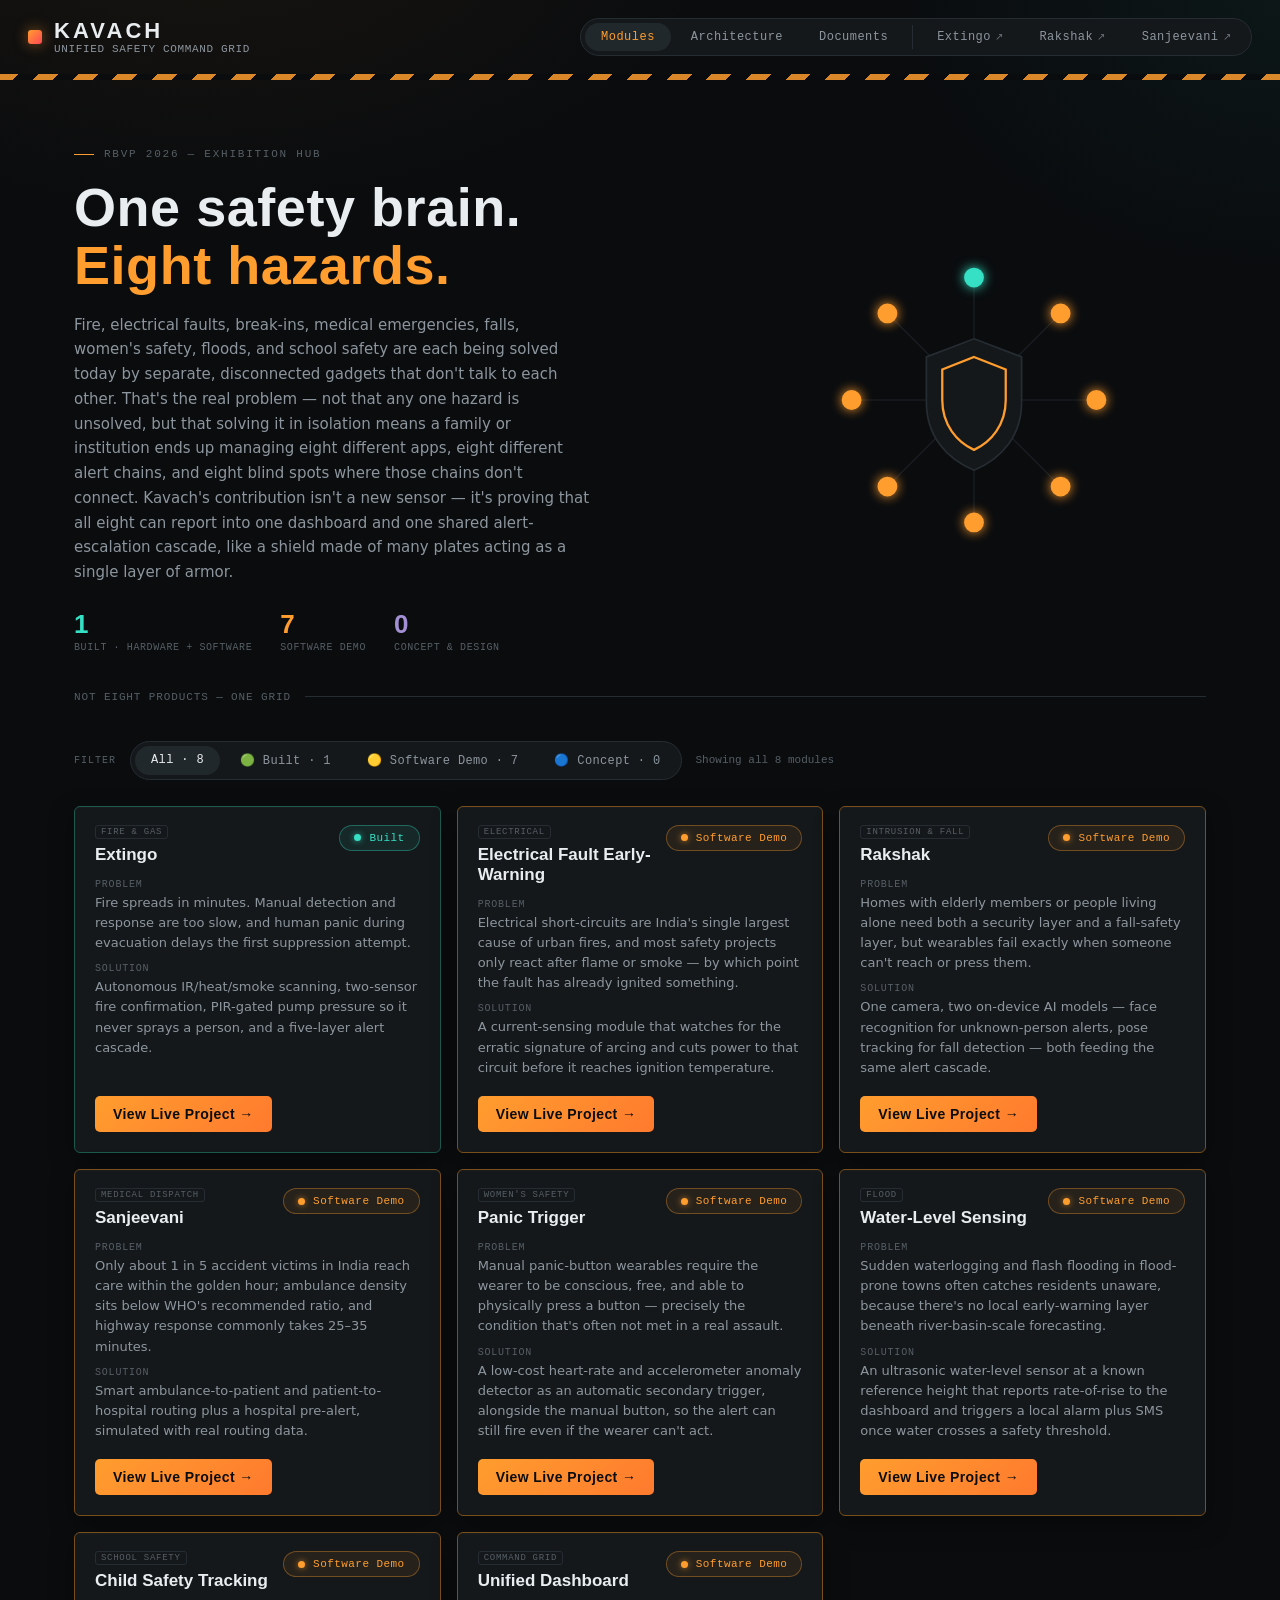
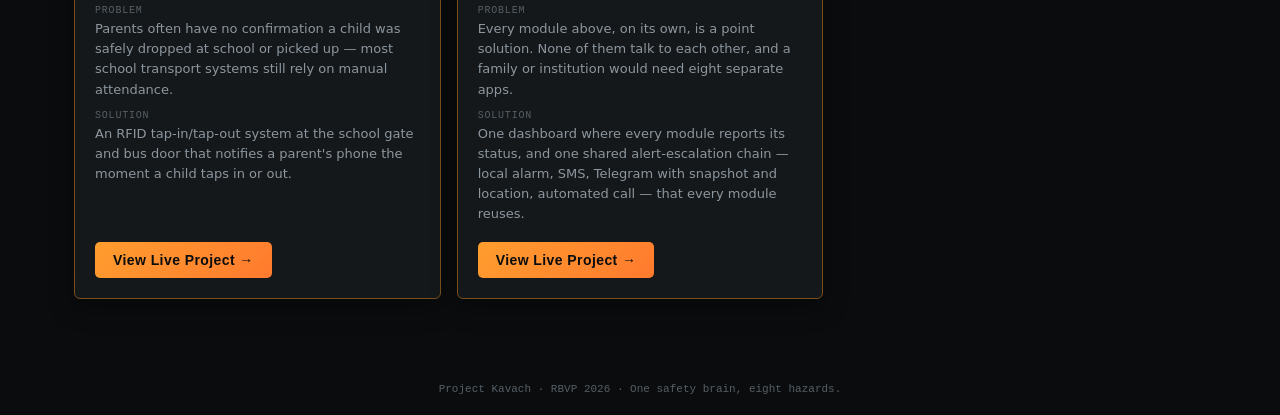
==== commit ac94a533: "Change external links to internal anchors and update statuses Updated external links to internal anc" ====
--- a/index.html
+++ b/index.html
@@ -22,9 +22,9 @@
     <a class="site-nav-link" href="architecture.html">Architecture</a>
     <a class="site-nav-link" href="documents.html">Documents</a>
     <span class="site-nav-divider" aria-hidden="true"></span>
-    <a class="site-nav-link site-nav-link--external" href="https://extingoexhibition.netlify.app/" target="_blank" rel="noopener">Extingo <span class="ext-icon">↗</span></a>
-    <a class="site-nav-link site-nav-link--external" href="https://rakshak-exhibition.netlify.app/" target="_blank" rel="noopener">Rakshak <span class="ext-icon">↗</span></a>
-    <a class="site-nav-link site-nav-link--external" href="https://sanjeevani-exhibition.netlify.app/" target="_blank" rel="noopener">Sanjeevani <span class="ext-icon">↗</span></a>
+    <a class="site-nav-link site-nav-link--external" href="#extingo" target="_blank" rel="noopener">Extingo <span class="ext-icon">↗</span></a>
+    <a class="site-nav-link site-nav-link--external" href="#rakshak" target="_blank" rel="noopener">Rakshak <span class="ext-icon">↗</span></a>
+    <a class="site-nav-link site-nav-link--external" href="#sanjeevani" target="_blank" rel="noopener">Sanjeevani <span class="ext-icon">↗</span></a>
   </nav>
 </header>
 
@@ -54,11 +54,11 @@
           <span class="hero-stat-label">Built · Hardware + Software</span>
         </div>
         <div class="hero-stat">
-          <span class="hero-stat-value stat-demo">2</span>
+          <span class="hero-stat-value stat-demo">7</span>
           <span class="hero-stat-label">Software Demo</span>
         </div>
         <div class="hero-stat">
-          <span class="hero-stat-value stat-concept">5</span>
+          <span class="hero-stat-value stat-concept">0</span>
           <span class="hero-stat-label">Concept &amp; Design</span>
         </div>
       </div>
@@ -84,13 +84,13 @@
 
         <!-- 8 hazard nodes, ordered to match the module grid below -->
         <circle class="shield-node status-built"   cx="150"   cy="42"    r="8"/>
-        <circle class="shield-node status-concept" cx="226.4" cy="73.6"  r="8"/>
+        <circle class="shield-node status-demo" cx="226.4" cy="73.6"  r="8"/>
         <circle class="shield-node status-demo"    cx="258"   cy="150"   r="8"/>
         <circle class="shield-node status-demo"    cx="226.4" cy="226.4" r="8"/>
-        <circle class="shield-node status-concept" cx="150"   cy="258"   r="8"/>
-        <circle class="shield-node status-concept" cx="73.6"  cy="226.4" r="8"/>
-        <circle class="shield-node status-concept" cx="42"    cy="150"   r="8"/>
-        <circle class="shield-node status-concept" cx="73.6"  cy="73.6"  r="8"/>
+        <circle class="shield-node status-demo" cx="150"   cy="258"   r="8"/>
+        <circle class="shield-node status-demo" cx="73.6"  cy="226.4" r="8"/>
+        <circle class="shield-node status-demo" cx="42"    cy="150"   r="8"/>
+        <circle class="shield-node status-demo" cx="73.6"  cy="73.6"  r="8"/>
       </svg>
     </div>
   </section>
@@ -106,8 +106,8 @@
     <div class="filter-pills" role="group" aria-label="Module status filter">
       <button class="filter-pill" type="button" data-filter="all" aria-pressed="true">All · 8</button>
       <button class="filter-pill" type="button" data-filter="built" aria-pressed="false">🟢 Built · 1</button>
-      <button class="filter-pill" type="button" data-filter="demo" aria-pressed="false">🟡 Software Demo · 2</button>
-      <button class="filter-pill" type="button" data-filter="concept" aria-pressed="false">🔵 Concept · 5</button>
+      <button class="filter-pill" type="button" data-filter="demo" aria-pressed="false">🟡 Software Demo · 7</button>
+      <button class="filter-pill" type="button" data-filter="concept" aria-pressed="false">🔵 Concept · 0</button>
     </div>
     <span class="filter-count" id="filter-count" aria-live="polite">Showing all 8 modules</span>
   </section>
@@ -140,16 +140,15 @@
         </div>
       </article>
 
-      <!-- 2. Electrical Fault Early-Warning — Concept -->
-      <article class="module-card module-card--concept" data-status="concept">
+      <!-- 2. Electrical Fault Early-Warning — Software Demo -->
+      <article class="module-card module-card--demo" data-status="demo">
         <div class="module-card-head">
           <div class="module-card-heading">
             <span class="module-tag">Electrical</span>
             <h2 class="module-title">Electrical Fault Early-Warning</h2>
           </div>
-          <span class="demo-mode-badge demo-mode-badge--concept"><span class="demo-mode-dot"></span>Concept</span>
-        </div>
-        <p class="module-status-note">Concept only — no hardware or software built yet.</p>
+          <span class="demo-mode-badge demo-mode-badge--demo"><span class="demo-mode-dot"></span>Software Demo</span>
+        </div>
         <div class="module-copy">
           <div class="module-line">
             <span class="module-line-label">Problem</span>
@@ -161,21 +160,7 @@
           </div>
         </div>
         <div class="module-card-foot">
-          <button class="accordion-toggle" type="button" aria-expanded="false" aria-controls="panel-electrical">
-            <span class="accordion-toggle-icon">▸</span> Read the full concept
-          </button>
-          <div class="accordion-panel" id="panel-electrical">
-            <div class="accordion-panel-inner">
-              <div class="module-line">
-                <span class="module-line-label">In full</span>
-                <p class="module-line-text">In Delhi alone, roughly 70% of fire calls are attributed to electrical short-circuiting, and fire-safety engineers note that micro-arcing — a hazardous spark inside wiring, distinct from a full short — causes the large majority of these before any flame is visible. Arc-Fault Circuit Interrupters that catch this early have been mandatory in U.S. homes since 1999 but are essentially absent from Indian residential wiring codes. The proposed module clips a non-invasive current transformer onto a circuit, distinguishes arcing's erratic signature from a normal overload, and reports the fault to the Kavach dashboard the same way Extingo reports a confirmed fire.</p>
-              </div>
-              <div class="module-line">
-                <span class="module-line-label">Why it strengthens Kavach</span>
-                <p class="module-line-text">It's the one module that acts before a fire starts, not after — a meaningfully different value proposition from every other module in the grid.</p>
-              </div>
-            </div>
-          </div>
+          <a class="btn-primary" href="#electrical-fault">View Live Project →</a>
         </div>
       </article>
 
@@ -227,16 +212,15 @@
         </div>
       </article>
 
-      <!-- 5. Women's Safety Panic Trigger — Concept -->
-      <article class="module-card module-card--concept" data-status="concept">
+      <!-- 5. Women's Safety Panic Trigger — Software Demo -->
+      <article class="module-card module-card--demo" data-status="demo">
         <div class="module-card-head">
           <div class="module-card-heading">
             <span class="module-tag">Women's Safety</span>
             <h2 class="module-title">Panic Trigger</h2>
           </div>
-          <span class="demo-mode-badge demo-mode-badge--concept"><span class="demo-mode-dot"></span>Concept</span>
-        </div>
-        <p class="module-status-note">Concept only — no hardware or software built yet.</p>
+          <span class="demo-mode-badge demo-mode-badge--demo"><span class="demo-mode-dot"></span>Software Demo</span>
+        </div>
         <div class="module-copy">
           <div class="module-line">
             <span class="module-line-label">Problem</span>
@@ -248,34 +232,19 @@
           </div>
         </div>
         <div class="module-card-foot">
-          <button class="accordion-toggle" type="button" aria-expanded="false" aria-controls="panel-women">
-            <span class="accordion-toggle-icon">▸</span> Read the full concept
-          </button>
-          <div class="accordion-panel" id="panel-women">
-            <div class="accordion-panel-inner">
-              <div class="module-line">
-                <span class="module-line-label">In full</span>
-                <p class="module-line-text">Manual panic-button wearables are already a very common category, but their core weakness is that they stop at "press this button." The proposed change is a sudden, sharp heart-rate spike combined with irregular, forceful motion — an automatic secondary trigger that reports into the same Kavach alert cascade (SMS, call, live location) already proven in Extingo and Rakshak, rather than existing as a standalone gadget.</p>
-              </div>
-              <div class="module-line">
-                <span class="module-line-label">Why frame it this way</span>
-                <p class="module-line-text">Presenting it as "we know this category is common, here's specifically what we changed and why" is far stronger in front of judges than presenting it as if it were novel outright.</p>
-              </div>
-            </div>
-          </div>
-        </div>
-      </article>
-
-      <!-- 6. Flood / Water-Level Sensing — Concept -->
-      <article class="module-card module-card--concept" data-status="concept">
+          <a class="btn-primary" href="#panic-trigger">View Live Project →</a>
+        </div>
+      </article>
+
+      <!-- 6. Flood / Water-Level Sensing — Software Demo -->
+      <article class="module-card module-card--demo" data-status="demo">
         <div class="module-card-head">
           <div class="module-card-heading">
             <span class="module-tag">Flood</span>
             <h2 class="module-title">Water-Level Sensing</h2>
           </div>
-          <span class="demo-mode-badge demo-mode-badge--concept"><span class="demo-mode-dot"></span>Concept</span>
-        </div>
-        <p class="module-status-note">Concept only — no hardware or software built yet.</p>
+          <span class="demo-mode-badge demo-mode-badge--demo"><span class="demo-mode-dot"></span>Software Demo</span>
+        </div>
         <div class="module-copy">
           <div class="module-line">
             <span class="module-line-label">Problem</span>
@@ -287,34 +256,19 @@
           </div>
         </div>
         <div class="module-card-foot">
-          <button class="accordion-toggle" type="button" aria-expanded="false" aria-controls="panel-flood">
-            <span class="accordion-toggle-icon">▸</span> Read the full concept
-          </button>
-          <div class="accordion-panel" id="panel-flood">
-            <div class="accordion-panel-inner">
-              <div class="module-line">
-                <span class="module-line-label">In full</span>
-                <p class="module-line-text">A drain, basement entrance, or low-lying street point gets an ultrasonic sensor mounted at a known reference height, reporting rate-of-rise the same way Extingo's heat sensor already does — just reapplied to a different hazard.</p>
-              </div>
-              <div class="module-line">
-                <span class="module-line-label">Why it strengthens Kavach</span>
-                <p class="module-line-text">It reuses the same rate-of-rise algorithm concept from Extingo — one idea, three hazards: heat, water, and by extension gas concentration.</p>
-              </div>
-            </div>
-          </div>
-        </div>
-      </article>
-
-      <!-- 7. School/Child Safety Tracking — Concept -->
-      <article class="module-card module-card--concept" data-status="concept">
+          <a class="btn-primary" href="#water-level-sensing">View Live Project →</a>
+        </div>
+      </article>
+
+      <!-- 7. School/Child Safety Tracking — Software Demo -->
+      <article class="module-card module-card--demo" data-status="demo">
         <div class="module-card-head">
           <div class="module-card-heading">
             <span class="module-tag">School Safety</span>
             <h2 class="module-title">Child Safety Tracking</h2>
           </div>
-          <span class="demo-mode-badge demo-mode-badge--concept"><span class="demo-mode-dot"></span>Concept</span>
-        </div>
-        <p class="module-status-note">Concept only — no hardware or software built yet.</p>
+          <span class="demo-mode-badge demo-mode-badge--demo"><span class="demo-mode-dot"></span>Software Demo</span>
+        </div>
         <div class="module-copy">
           <div class="module-line">
             <span class="module-line-label">Problem</span>
@@ -326,34 +280,19 @@
           </div>
         </div>
         <div class="module-card-foot">
-          <button class="accordion-toggle" type="button" aria-expanded="false" aria-controls="panel-school">
-            <span class="accordion-toggle-icon">▸</span> Read the full concept
-          </button>
-          <div class="accordion-panel" id="panel-school">
-            <div class="accordion-panel-inner">
-              <div class="module-line">
-                <span class="module-line-label">In full</span>
-                <p class="module-line-text">Beyond the tap notification itself, the system raises an alert to the Kavach dashboard if a child who tapped onto the morning bus never taps in at school within an expected time window — catching the case a simple notification would miss.</p>
-              </div>
-              <div class="module-line">
-                <span class="module-line-label">Why it strengthens Kavach</span>
-                <p class="module-line-text">It extends the safety theme beyond the home into the school, broadening the project's relevance for the exhibition's theme.</p>
-              </div>
-            </div>
-          </div>
-        </div>
-      </article>
-
-      <!-- 8. Unified Dashboard / Command Grid — Concept -->
-      <article class="module-card module-card--concept" data-status="concept">
+          <a class="btn-primary" href="#child-safety-tracking">View Live Project →</a>
+        </div>
+      </article>
+
+      <!-- 8. Unified Dashboard / Command Grid — Software Demo -->
+      <article class="module-card module-card--demo" data-status="demo">
         <div class="module-card-head">
           <div class="module-card-heading">
             <span class="module-tag">Command Grid</span>
             <h2 class="module-title">Unified Dashboard</h2>
           </div>
-          <span class="demo-mode-badge demo-mode-badge--concept"><span class="demo-mode-dot"></span>Concept</span>
-        </div>
-        <p class="module-status-note">Concept only — no hardware or software built yet.</p>
+          <span class="demo-mode-badge demo-mode-badge--demo"><span class="demo-mode-dot"></span>Software Demo</span>
+        </div>
         <div class="module-copy">
           <div class="module-line">
             <span class="module-line-label">Problem</span>
@@ -365,17 +304,7 @@
           </div>
         </div>
         <div class="module-card-foot">
-          <button class="accordion-toggle" type="button" aria-expanded="false" aria-controls="panel-grid">
-            <span class="accordion-toggle-icon">▸</span> Read the full concept
-          </button>
-          <div class="accordion-panel" id="panel-grid">
-            <div class="accordion-panel-inner">
-              <div class="module-line">
-                <span class="module-line-label">Why this is the actual thesis</span>
-                <p class="module-line-text">This is the connective idea behind the whole project: not eight products, one grid. See the <a href="architecture.html">Architecture</a> page for the full diagram of how each module feeds into this shared cascade.</p>
-              </div>
-            </div>
-          </div>
+          <a class="btn-primary" href="#unified-dashboard">View Live Project →</a>
         </div>
       </article>
 
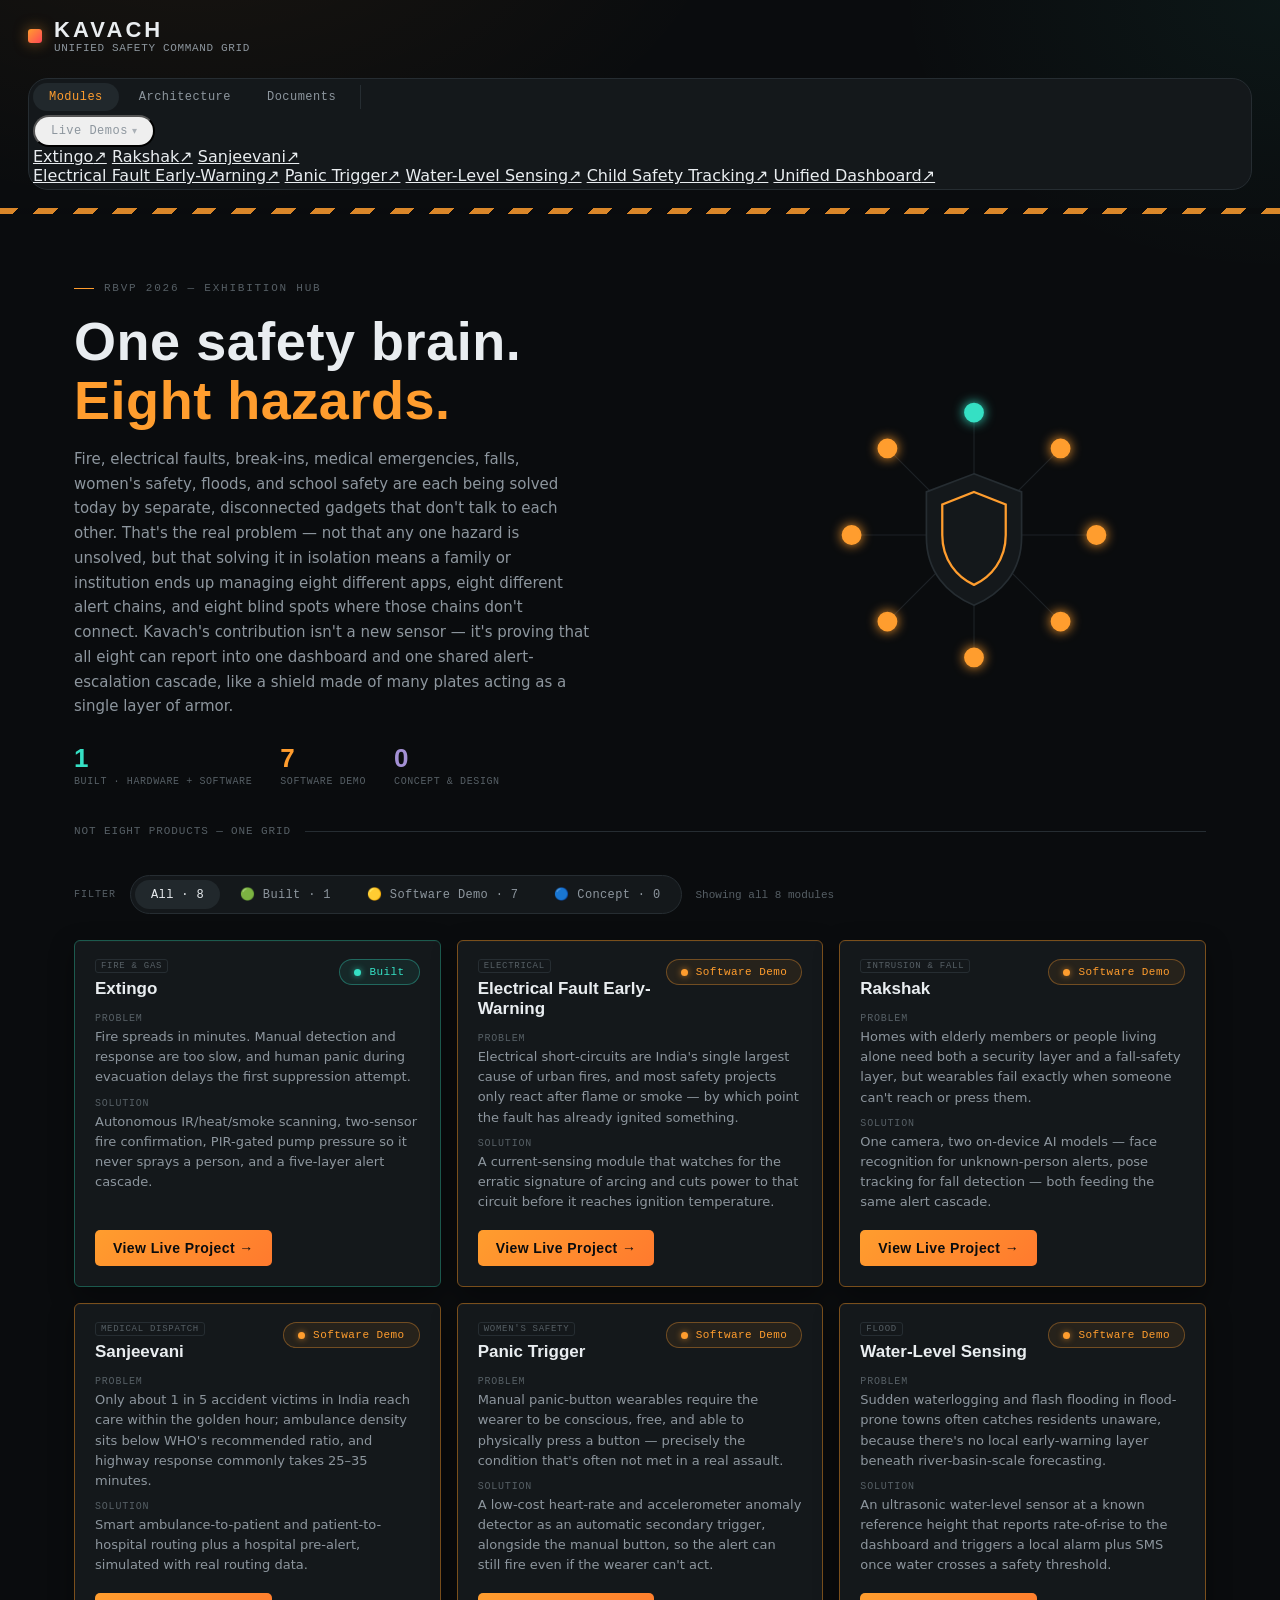
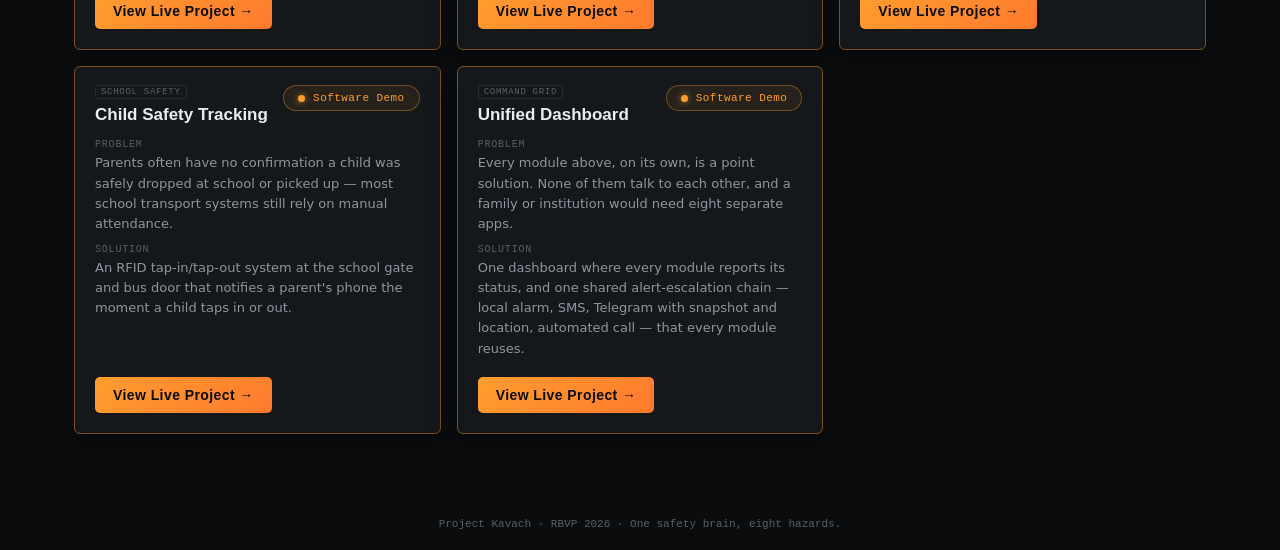
==== commit e78fa19d: "Implement live demos dropdown in navigation Added a dropdown menu for live demos with multiple links" ====
--- a/index.html
+++ b/index.html
@@ -22,9 +22,22 @@
     <a class="site-nav-link" href="architecture.html">Architecture</a>
     <a class="site-nav-link" href="documents.html">Documents</a>
     <span class="site-nav-divider" aria-hidden="true"></span>
-    <a class="site-nav-link site-nav-link--external" href="#extingo" target="_blank" rel="noopener">Extingo <span class="ext-icon">↗</span></a>
-    <a class="site-nav-link site-nav-link--external" href="#rakshak" target="_blank" rel="noopener">Rakshak <span class="ext-icon">↗</span></a>
-    <a class="site-nav-link site-nav-link--external" href="#sanjeevani" target="_blank" rel="noopener">Sanjeevani <span class="ext-icon">↗</span></a>
+    <div class="nav-dropdown">
+      <button class="site-nav-link site-nav-link--external nav-dropdown-trigger" type="button" aria-haspopup="true" aria-expanded="false" aria-controls="live-demos-menu">
+        Live Demos <span class="ext-icon nav-dropdown-caret">▾</span>
+      </button>
+      <div class="nav-dropdown-menu" id="live-demos-menu" role="menu" aria-label="Kavach live sites">
+        <a class="nav-dropdown-item" href="#extingo" target="_blank" rel="noopener" role="menuitem"><span class="nav-dropdown-dot status-built"></span>Extingo<span class="ext-icon">↗</span></a>
+        <a class="nav-dropdown-item" href="#rakshak" target="_blank" rel="noopener" role="menuitem"><span class="nav-dropdown-dot status-demo"></span>Rakshak<span class="ext-icon">↗</span></a>
+        <a class="nav-dropdown-item" href="#sanjeevani" target="_blank" rel="noopener" role="menuitem"><span class="nav-dropdown-dot status-demo"></span>Sanjeevani<span class="ext-icon">↗</span></a>
+        <div class="nav-dropdown-divider" role="separator"></div>
+        <a class="nav-dropdown-item" href="#electrical-fault" target="_blank" rel="noopener" role="menuitem"><span class="nav-dropdown-dot status-demo"></span>Electrical Fault Early-Warning<span class="ext-icon">↗</span></a>
+        <a class="nav-dropdown-item" href="#panic-trigger" target="_blank" rel="noopener" role="menuitem"><span class="nav-dropdown-dot status-demo"></span>Panic Trigger<span class="ext-icon">↗</span></a>
+        <a class="nav-dropdown-item" href="#water-level-sensing" target="_blank" rel="noopener" role="menuitem"><span class="nav-dropdown-dot status-demo"></span>Water-Level Sensing<span class="ext-icon">↗</span></a>
+        <a class="nav-dropdown-item" href="#child-safety-tracking" target="_blank" rel="noopener" role="menuitem"><span class="nav-dropdown-dot status-demo"></span>Child Safety Tracking<span class="ext-icon">↗</span></a>
+        <a class="nav-dropdown-item" href="#unified-dashboard" target="_blank" rel="noopener" role="menuitem"><span class="nav-dropdown-dot status-demo"></span>Unified Dashboard<span class="ext-icon">↗</span></a>
+      </div>
+    </div>
   </nav>
 </header>
 
@@ -317,6 +330,7 @@
   Project Kavach · RBVP 2026 · One safety brain, eight hazards.
 </footer>
 
+<script src="js/site-nav.js"></script>
 <script src="js/module-grid.js"></script>
 
 </body>
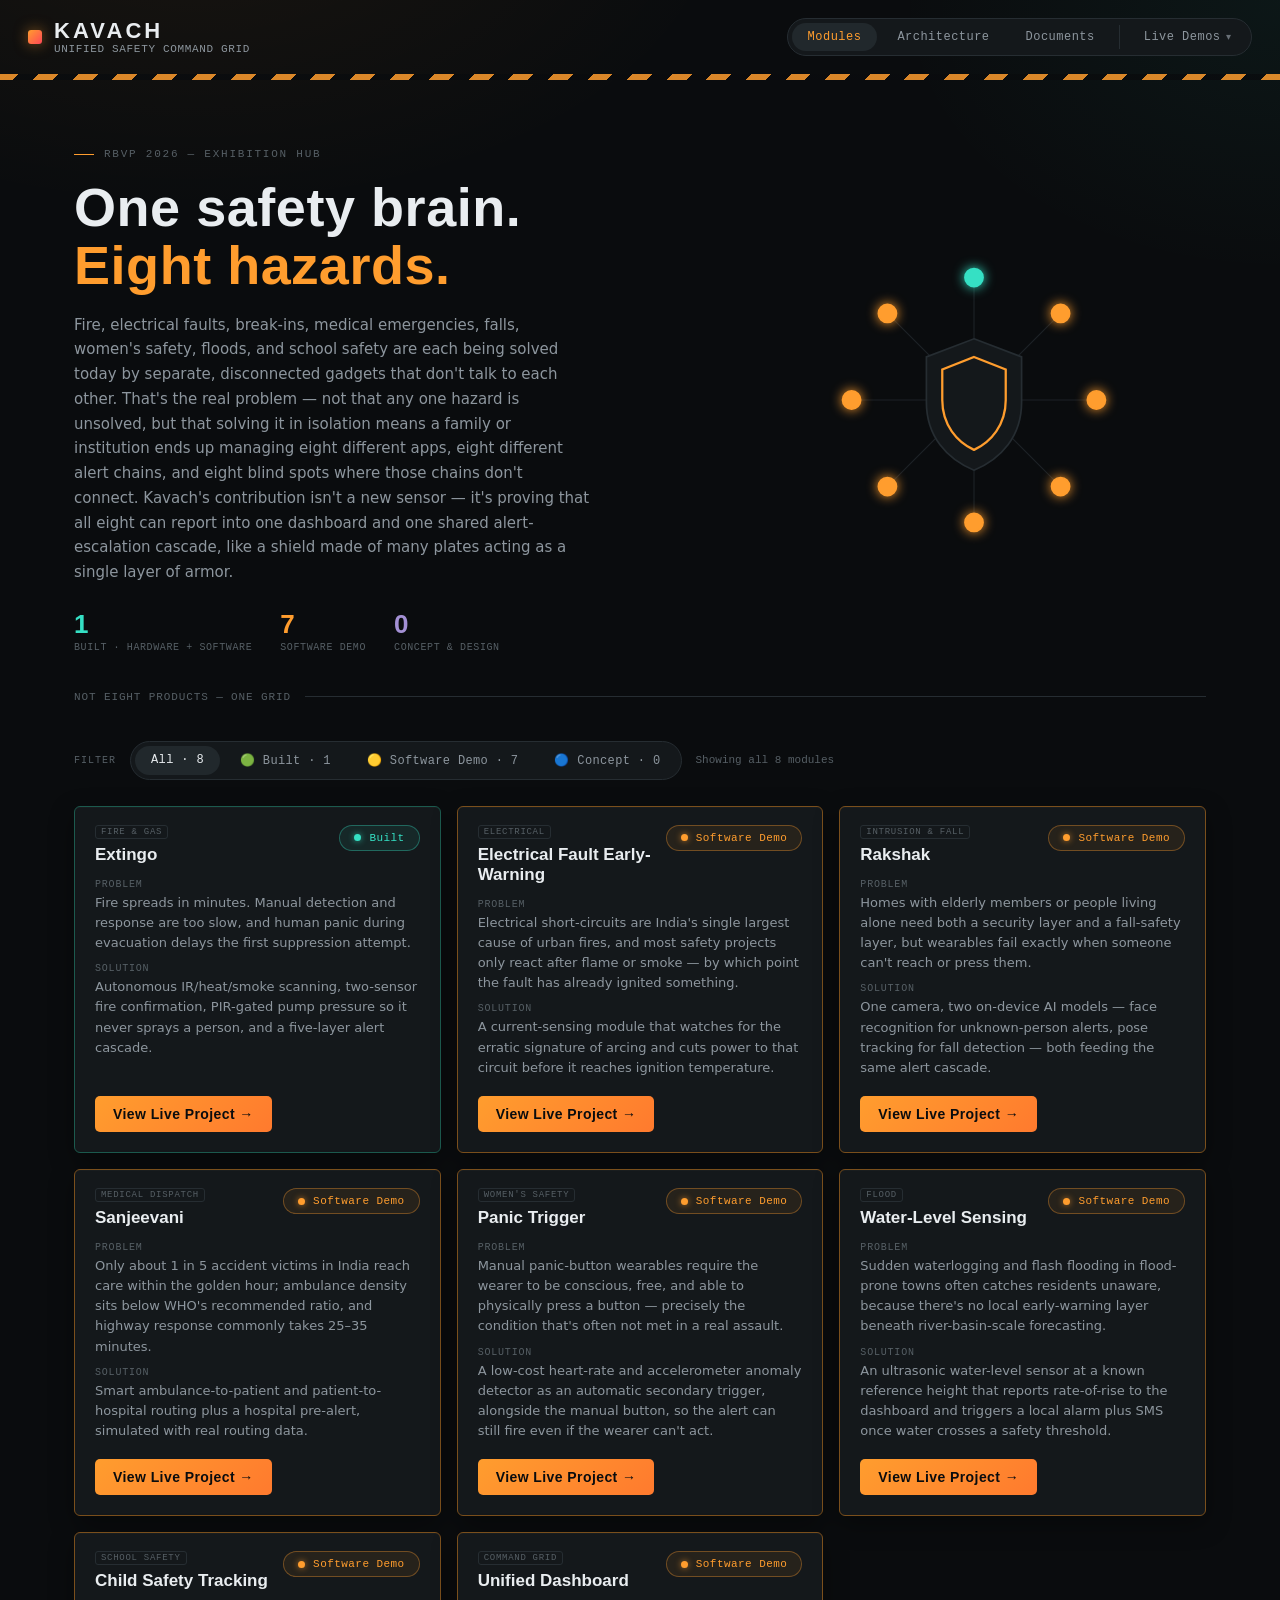
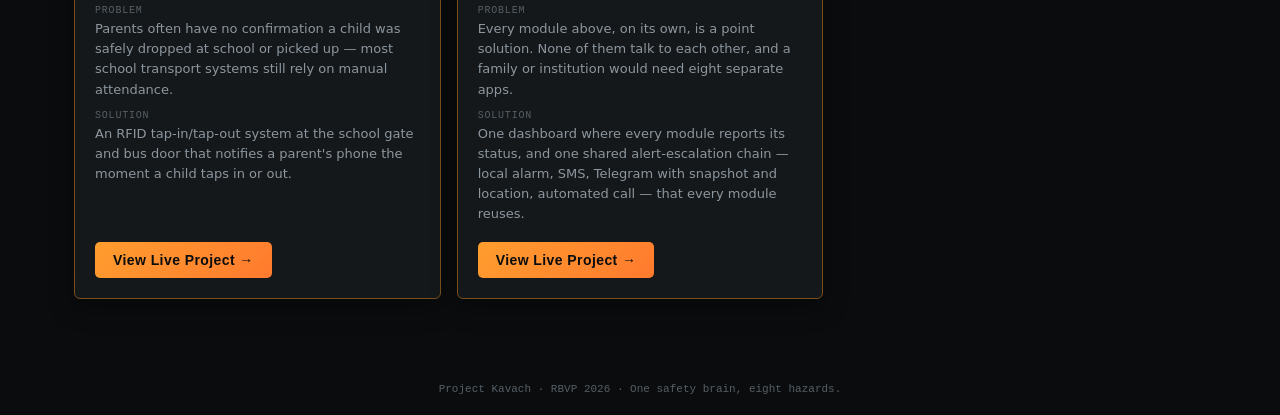
==== commit 7a08d23d: "commited" ====
--- a/index.html
+++ b/index.html
@@ -27,15 +27,15 @@
         Live Demos <span class="ext-icon nav-dropdown-caret">▾</span>
       </button>
       <div class="nav-dropdown-menu" id="live-demos-menu" role="menu" aria-label="Kavach live sites">
-        <a class="nav-dropdown-item" href="#extingo" target="_blank" rel="noopener" role="menuitem"><span class="nav-dropdown-dot status-built"></span>Extingo<span class="ext-icon">↗</span></a>
-        <a class="nav-dropdown-item" href="#rakshak" target="_blank" rel="noopener" role="menuitem"><span class="nav-dropdown-dot status-demo"></span>Rakshak<span class="ext-icon">↗</span></a>
-        <a class="nav-dropdown-item" href="#sanjeevani" target="_blank" rel="noopener" role="menuitem"><span class="nav-dropdown-dot status-demo"></span>Sanjeevani<span class="ext-icon">↗</span></a>
+        <a class="nav-dropdown-item" href="https://extingoexhibition.netlify.app/" target="_blank" rel="noopener" role="menuitem"><span class="nav-dropdown-dot status-built"></span>Extingo<span class="ext-icon">↗</span></a>
+        <a class="nav-dropdown-item" href="https://rakshak-exhibition.netlify.app/" target="_blank" rel="noopener" role="menuitem"><span class="nav-dropdown-dot status-demo"></span>Rakshak<span class="ext-icon">↗</span></a>
+        <a class="nav-dropdown-item" href="https://sanjeevani-exhibition.netlify.app/" target="_blank" rel="noopener" role="menuitem"><span class="nav-dropdown-dot status-demo"></span>Sanjeevani<span class="ext-icon">↗</span></a>
         <div class="nav-dropdown-divider" role="separator"></div>
-        <a class="nav-dropdown-item" href="#electrical-fault" target="_blank" rel="noopener" role="menuitem"><span class="nav-dropdown-dot status-demo"></span>Electrical Fault Early-Warning<span class="ext-icon">↗</span></a>
-        <a class="nav-dropdown-item" href="#panic-trigger" target="_blank" rel="noopener" role="menuitem"><span class="nav-dropdown-dot status-demo"></span>Panic Trigger<span class="ext-icon">↗</span></a>
-        <a class="nav-dropdown-item" href="#water-level-sensing" target="_blank" rel="noopener" role="menuitem"><span class="nav-dropdown-dot status-demo"></span>Water-Level Sensing<span class="ext-icon">↗</span></a>
-        <a class="nav-dropdown-item" href="#child-safety-tracking" target="_blank" rel="noopener" role="menuitem"><span class="nav-dropdown-dot status-demo"></span>Child Safety Tracking<span class="ext-icon">↗</span></a>
-        <a class="nav-dropdown-item" href="#unified-dashboard" target="_blank" rel="noopener" role="menuitem"><span class="nav-dropdown-dot status-demo"></span>Unified Dashboard<span class="ext-icon">↗</span></a>
+        <a class="nav-dropdown-item" href="https://vidyut-rakshak-exhibition.netlify.app/" target="_blank" rel="noopener" role="menuitem"><span class="nav-dropdown-dot status-demo"></span>Electrical Fault Early-Warning<span class="ext-icon">↗</span></a>
+        <a class="nav-dropdown-item" href="https://nirbhaya-grid.netlify.app/" target="_blank" rel="noopener" role="menuitem"><span class="nav-dropdown-dot status-demo"></span>Panic Trigger<span class="ext-icon">↗</span></a>
+        <a class="nav-dropdown-item" href="https://jal-suraksha.netlify.app/" target="_blank" rel="noopener" role="menuitem"><span class="nav-dropdown-dot status-demo"></span>Water-Level Sensing<span class="ext-icon">↗</span></a>
+        <a class="nav-dropdown-item" href="https://vidyarthi-suraksha.netlify.app/" target="_blank" rel="noopener" role="menuitem"><span class="nav-dropdown-dot status-demo"></span>Child Safety Tracking<span class="ext-icon">↗</span></a>
+        <a class="nav-dropdown-item" href="https://kavach-exhibition.netlify.app/" target="_blank" rel="noopener" role="menuitem"><span class="nav-dropdown-dot status-demo"></span>Unified Dashboard<span class="ext-icon">↗</span></a>
       </div>
     </div>
   </nav>
@@ -149,7 +149,7 @@
           </div>
         </div>
         <div class="module-card-foot">
-          <a class="btn-primary" href="#extingo">View Live Project →</a>
+          <a class="btn-primary" href="https://extingoexhibition.netlify.app/">View Live Project →</a>
         </div>
       </article>
 
@@ -173,7 +173,7 @@
           </div>
         </div>
         <div class="module-card-foot">
-          <a class="btn-primary" href="#electrical-fault">View Live Project →</a>
+          <a class="btn-primary" href="https://vidyut-rakshak-exhibition.netlify.app/">View Live Project →</a>
         </div>
       </article>
 
@@ -197,7 +197,7 @@
           </div>
         </div>
         <div class="module-card-foot">
-          <a class="btn-primary" href="#rakshak">View Live Project →</a>
+          <a class="btn-primary" href="https://rakshak-exhibition.netlify.app/">View Live Project →</a>
         </div>
       </article>
 
@@ -221,7 +221,7 @@
           </div>
         </div>
         <div class="module-card-foot">
-          <a class="btn-primary" href="#sanjeevani">View Live Project →</a>
+          <a class="btn-primary" href="https://sanjeevani-exhibition.netlify.app/">View Live Project →</a>
         </div>
       </article>
 
@@ -245,7 +245,7 @@
           </div>
         </div>
         <div class="module-card-foot">
-          <a class="btn-primary" href="#panic-trigger">View Live Project →</a>
+          <a class="btn-primary" href="https://nirbhaya-grid.netlify.app/">View Live Project →</a>
         </div>
       </article>
 
@@ -269,7 +269,7 @@
           </div>
         </div>
         <div class="module-card-foot">
-          <a class="btn-primary" href="#water-level-sensing">View Live Project →</a>
+          <a class="btn-primary" href="https://jal-suraksha.netlify.app/">View Live Project →</a>
         </div>
       </article>
 
@@ -293,7 +293,7 @@
           </div>
         </div>
         <div class="module-card-foot">
-          <a class="btn-primary" href="#child-safety-tracking">View Live Project →</a>
+          <a class="btn-primary" href="https://vidyarthi-suraksha.netlify.app/">View Live Project →</a>
         </div>
       </article>
 
@@ -317,7 +317,7 @@
           </div>
         </div>
         <div class="module-card-foot">
-          <a class="btn-primary" href="#unified-dashboard">View Live Project →</a>
+          <a class="btn-primary" href="https://kavach-exhibition.netlify.app/">View Live Project →</a>
         </div>
       </article>
 
--- a/css/style.css
+++ b/css/style.css
@@ -126,6 +126,8 @@
    Header (identical structure to Extingo)
    ========================================================================== */
 .site-header {
+  position: relative;
+  z-index: 50;
   display: flex;
   align-items: center;
   justify-content: space-between;
@@ -208,9 +210,109 @@
 }
 
 /* ==========================================================================
+   Live Demos dropdown (nav)
+   ========================================================================== */
+.nav-dropdown {
+  position: relative;
+  display: flex;
+}
+
+.nav-dropdown-trigger {
+  font-family: var(--font-mono);
+  background: none;
+  border: none;
+  cursor: pointer;
+}
+
+.nav-dropdown-caret {
+  display: inline-block;
+  font-size: 9px;
+  margin-left: 1px;
+  transition: transform 0.2s ease;
+}
+
+.nav-dropdown-trigger[aria-expanded="true"] .nav-dropdown-caret {
+  transform: rotate(180deg);
+}
+
+.nav-dropdown-trigger[aria-expanded="true"] {
+  color: var(--teal);
+}
+
+.nav-dropdown-menu {
+  position: absolute;
+  top: calc(100% + 10px);
+  right: 0;
+  min-width: 240px;
+  background: var(--surface);
+  border: 1px solid var(--border);
+  border-radius: 10px;
+  box-shadow: var(--shadow-panel);
+  padding: 6px;
+  display: flex;
+  flex-direction: column;
+  gap: 1px;
+  z-index: 40;
+  opacity: 0;
+  visibility: hidden;
+  transform: translateY(-4px);
+  transition: opacity 0.15s ease, transform 0.15s ease, visibility 0.15s;
+}
+
+.nav-dropdown-menu.is-open {
+  opacity: 1;
+  visibility: visible;
+  transform: translateY(0);
+}
+
+.nav-dropdown-item {
+  display: flex;
+  align-items: center;
+  gap: 9px;
+  font-family: var(--font-mono);
+  font-size: 12.5px;
+  letter-spacing: 0.02em;
+  text-decoration: none;
+  color: var(--text-dim);
+  padding: 9px 10px;
+  border-radius: 6px;
+  transition: color 0.15s ease, background 0.15s ease;
+}
+
+.nav-dropdown-item:hover,
+.nav-dropdown-item:focus-visible {
+  color: var(--text);
+  background: var(--surface-3);
+}
+
+.nav-dropdown-item .ext-icon {
+  margin-left: auto;
+  font-size: 10px;
+  opacity: 0.55;
+}
+
+.nav-dropdown-dot {
+  width: 7px;
+  height: 7px;
+  border-radius: 50%;
+  flex-shrink: 0;
+}
+.nav-dropdown-dot.status-built { background: var(--teal); box-shadow: 0 0 6px rgba(53,224,196,0.6); }
+.nav-dropdown-dot.status-demo { background: var(--amber); box-shadow: 0 0 6px rgba(255,157,46,0.6); }
+.nav-dropdown-dot.status-concept { background: var(--violet); box-shadow: 0 0 6px rgba(163,144,212,0.6); }
+
+.nav-dropdown-divider {
+  height: 1px;
+  background: var(--border-soft);
+  margin: 5px 4px;
+}
+
+/* ==========================================================================
    Hazard rule — signature divider element (exact Extingo pattern)
    ========================================================================== */
 .hazard-rule {
+  position: relative;
+  z-index: 1;
   height: 6px;
   width: 100%;
   background: repeating-linear-gradient(
